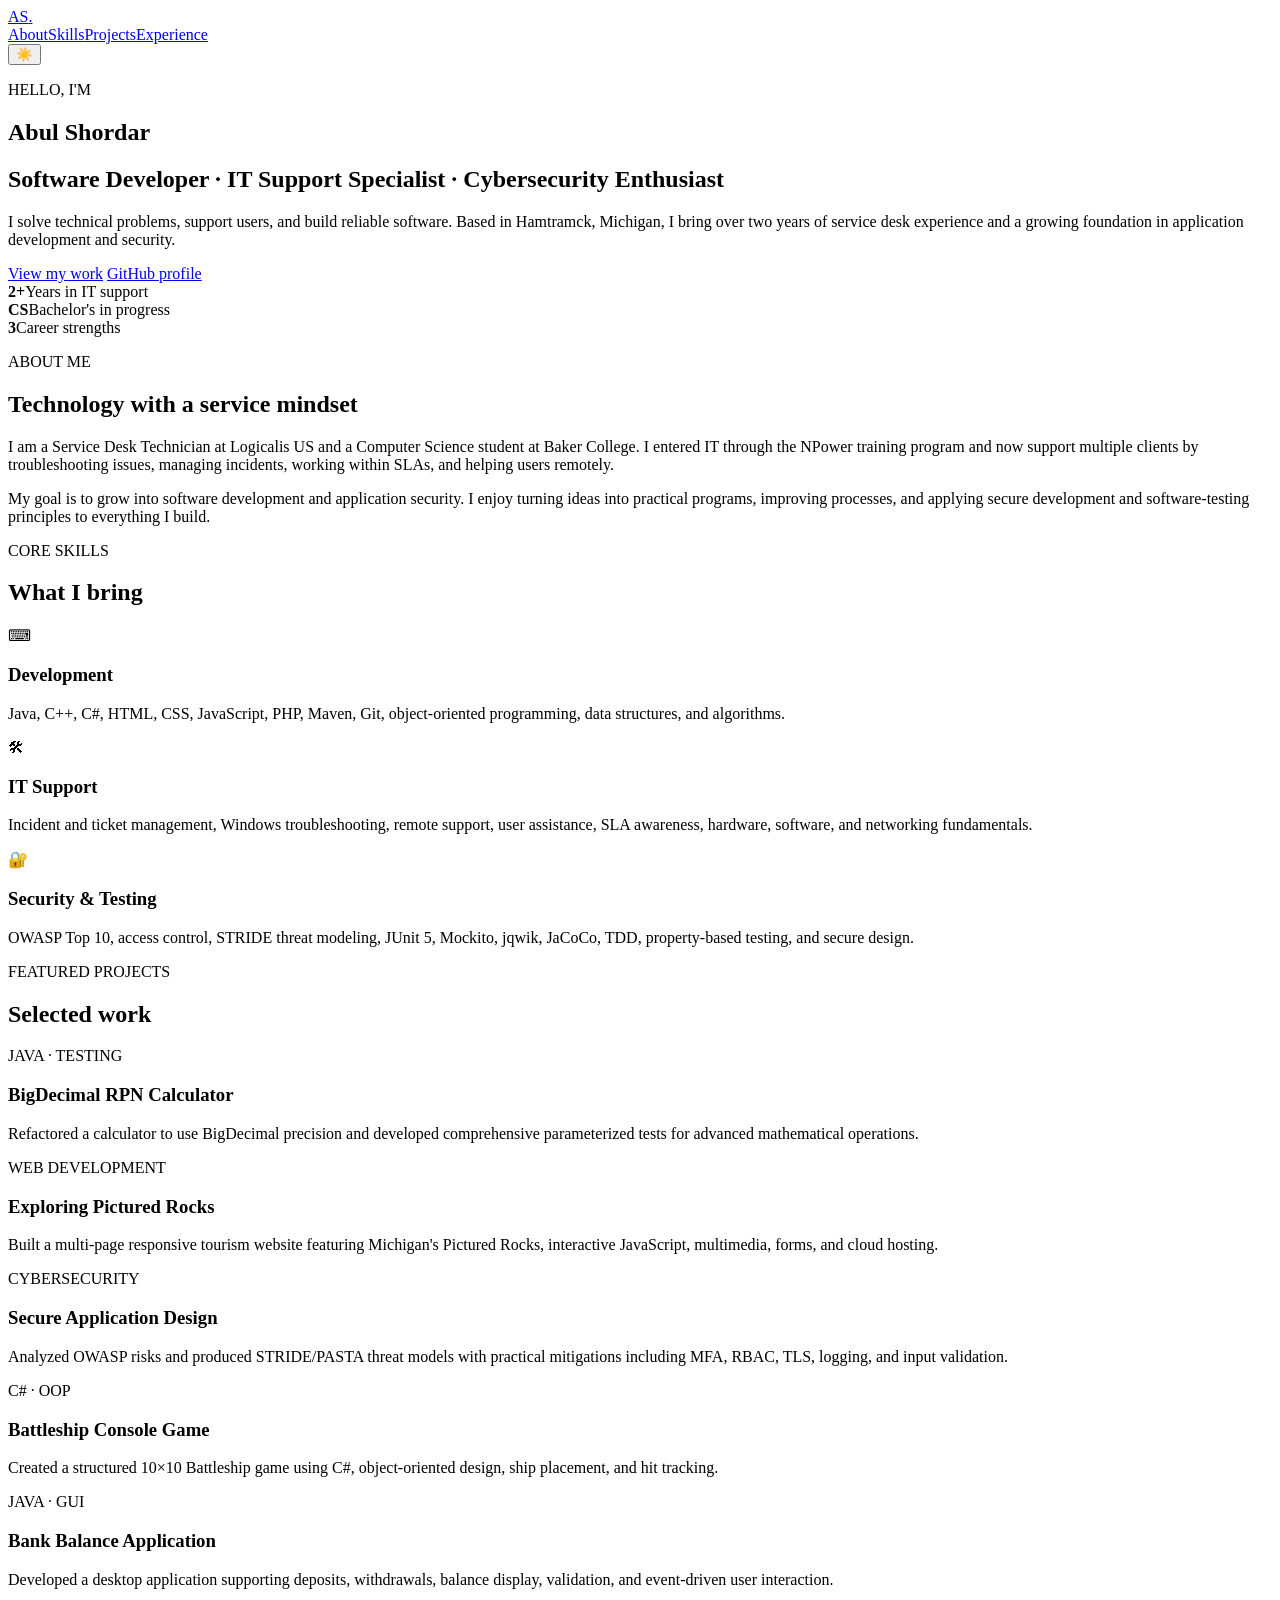
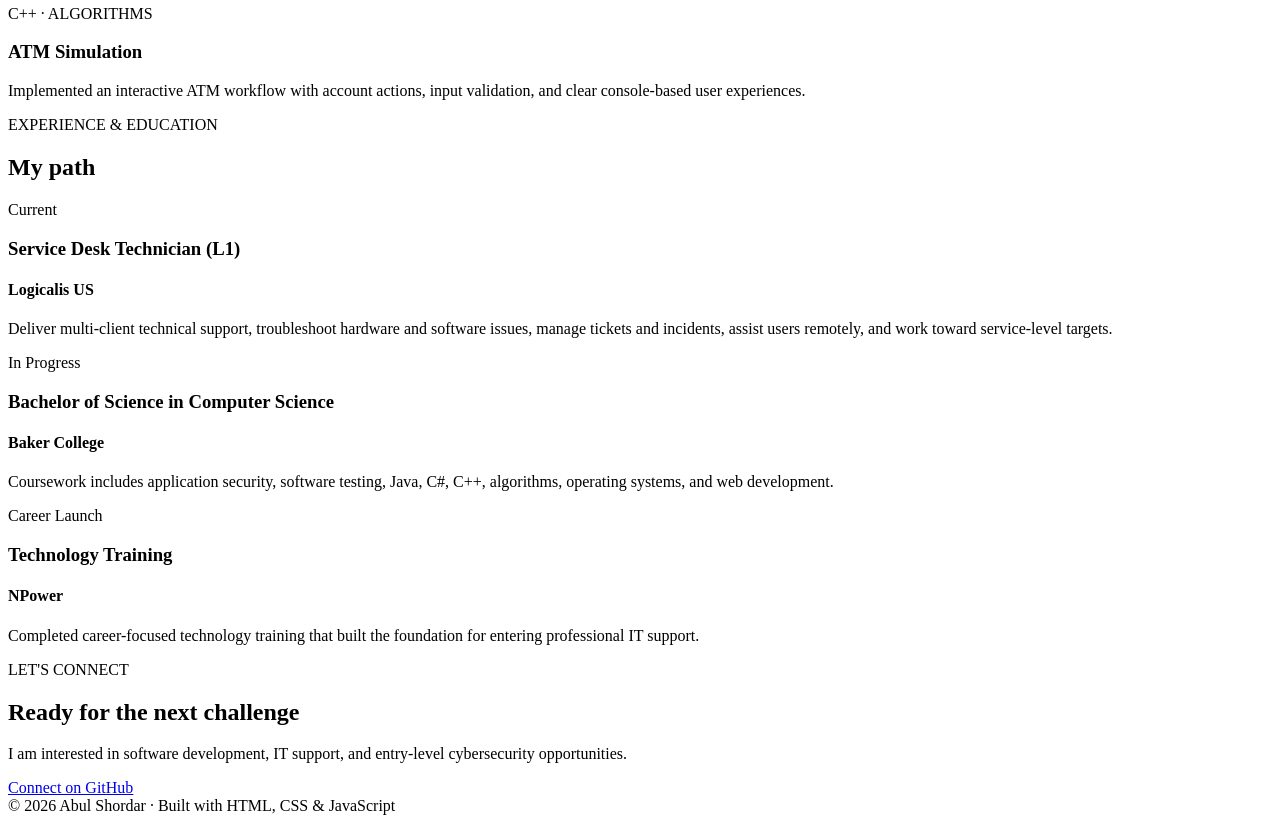
==== index.html @ 39367d6f "Add index.html to professional portfolio" ====
<!DOCTYPE html>
<html lang="en" data-theme="dark">
<head>
  <meta charset="UTF-8">
  <meta name="viewport" content="width=device-width, initial-scale=1.0">
  <meta name="description" content="Abul Shordar — Software Developer, IT Support Specialist, and Cybersecurity professional in Hamtramck, Michigan.">
  <title>Abul Shordar | Portfolio</title>
  <link rel="stylesheet" href="style.css">
</head>
<body>
  <header class="nav-wrap">
    <nav class="nav container" aria-label="Main navigation">
      <a class="logo" href="#home">AS<span>.</span></a>
      <div class="nav-links">
        <a href="#about">About</a><a href="#skills">Skills</a><a href="#projects">Projects</a><a href="#experience">Experience</a>
      </div>
      <button id="theme-toggle" aria-label="Switch color theme">☀️</button>
    </nav>
  </header>

  <main>
    <section id="home" class="hero container">
      <p class="eyebrow">HELLO, I'M</p>
      <h1>Abul <span>Shordar</span></h1>
      <h2>Software Developer · IT Support Specialist · Cybersecurity Enthusiast</h2>
      <p class="lead">I solve technical problems, support users, and build reliable software. Based in Hamtramck, Michigan, I bring over two years of service desk experience and a growing foundation in application development and security.</p>
      <div class="actions">
        <a class="button primary" href="#projects">View my work</a>
        <a class="button secondary" href="https://github.com/shordarabul" target="_blank" rel="noopener">GitHub profile</a>
      </div>
      <div class="stats">
        <div><strong>2+</strong><span>Years in IT support</span></div>
        <div><strong>CS</strong><span>Bachelor's in progress</span></div>
        <div><strong>3</strong><span>Career strengths</span></div>
      </div>
    </section>

    <section id="about" class="section container">
      <p class="eyebrow">ABOUT ME</p>
      <h2>Technology with a service mindset</h2>
      <div class="two-col">
        <p>I am a Service Desk Technician at Logicalis US and a Computer Science student at Baker College. I entered IT through the NPower training program and now support multiple clients by troubleshooting issues, managing incidents, working within SLAs, and helping users remotely.</p>
        <p>My goal is to grow into software development and application security. I enjoy turning ideas into practical programs, improving processes, and applying secure development and software-testing principles to everything I build.</p>
      </div>
    </section>

    <section id="skills" class="section alt">
      <div class="container">
        <p class="eyebrow">CORE SKILLS</p><h2>What I bring</h2>
        <div class="cards">
          <article class="card"><div class="icon">⌨</div><h3>Development</h3><p>Java, C++, C#, HTML, CSS, JavaScript, PHP, Maven, Git, object-oriented programming, data structures, and algorithms.</p></article>
          <article class="card"><div class="icon">🛠</div><h3>IT Support</h3><p>Incident and ticket management, Windows troubleshooting, remote support, user assistance, SLA awareness, hardware, software, and networking fundamentals.</p></article>
          <article class="card"><div class="icon">🔐</div><h3>Security & Testing</h3><p>OWASP Top 10, access control, STRIDE threat modeling, JUnit 5, Mockito, jqwik, JaCoCo, TDD, property-based testing, and secure design.</p></article>
        </div>
      </div>
    </section>

    <section id="projects" class="section container">
      <p class="eyebrow">FEATURED PROJECTS</p><h2>Selected work</h2>
      <div class="projects">
        <article class="project"><span>JAVA · TESTING</span><h3>BigDecimal RPN Calculator</h3><p>Refactored a calculator to use BigDecimal precision and developed comprehensive parameterized tests for advanced mathematical operations.</p></article>
        <article class="project"><span>WEB DEVELOPMENT</span><h3>Exploring Pictured Rocks</h3><p>Built a multi-page responsive tourism website featuring Michigan's Pictured Rocks, interactive JavaScript, multimedia, forms, and cloud hosting.</p></article>
        <article class="project"><span>CYBERSECURITY</span><h3>Secure Application Design</h3><p>Analyzed OWASP risks and produced STRIDE/PASTA threat models with practical mitigations including MFA, RBAC, TLS, logging, and input validation.</p></article>
        <article class="project"><span>C# · OOP</span><h3>Battleship Console Game</h3><p>Created a structured 10×10 Battleship game using C#, object-oriented design, ship placement, and hit tracking.</p></article>
        <article class="project"><span>JAVA · GUI</span><h3>Bank Balance Application</h3><p>Developed a desktop application supporting deposits, withdrawals, balance display, validation, and event-driven user interaction.</p></article>
        <article class="project"><span>C++ · ALGORITHMS</span><h3>ATM Simulation</h3><p>Implemented an interactive ATM workflow with account actions, input validation, and clear console-based user experiences.</p></article>
      </div>
    </section>

    <section id="experience" class="section alt">
      <div class="container">
        <p class="eyebrow">EXPERIENCE & EDUCATION</p><h2>My path</h2>
        <div class="timeline">
          <article><div class="dot"></div><p class="date">Current</p><h3>Service Desk Technician (L1)</h3><h4>Logicalis US</h4><p>Deliver multi-client technical support, troubleshoot hardware and software issues, manage tickets and incidents, assist users remotely, and work toward service-level targets.</p></article>
          <article><div class="dot"></div><p class="date">In Progress</p><h3>Bachelor of Science in Computer Science</h3><h4>Baker College</h4><p>Coursework includes application security, software testing, Java, C#, C++, algorithms, operating systems, and web development.</p></article>
          <article><div class="dot"></div><p class="date">Career Launch</p><h3>Technology Training</h3><h4>NPower</h4><p>Completed career-focused technology training that built the foundation for entering professional IT support.</p></article>
        </div>
      </div>
    </section>

    <section class="contact section container">
      <p class="eyebrow">LET'S CONNECT</p><h2>Ready for the next challenge</h2>
      <p>I am interested in software development, IT support, and entry-level cybersecurity opportunities.</p>
      <a class="button primary" href="https://github.com/shordarabul" target="_blank" rel="noopener">Connect on GitHub</a>
    </section>
  </main>
  <footer><div class="container">© <span id="year"></span> Abul Shordar · Built with HTML, CSS & JavaScript</div></footer>
  <script src="script.js"></script>
</body>
</html>
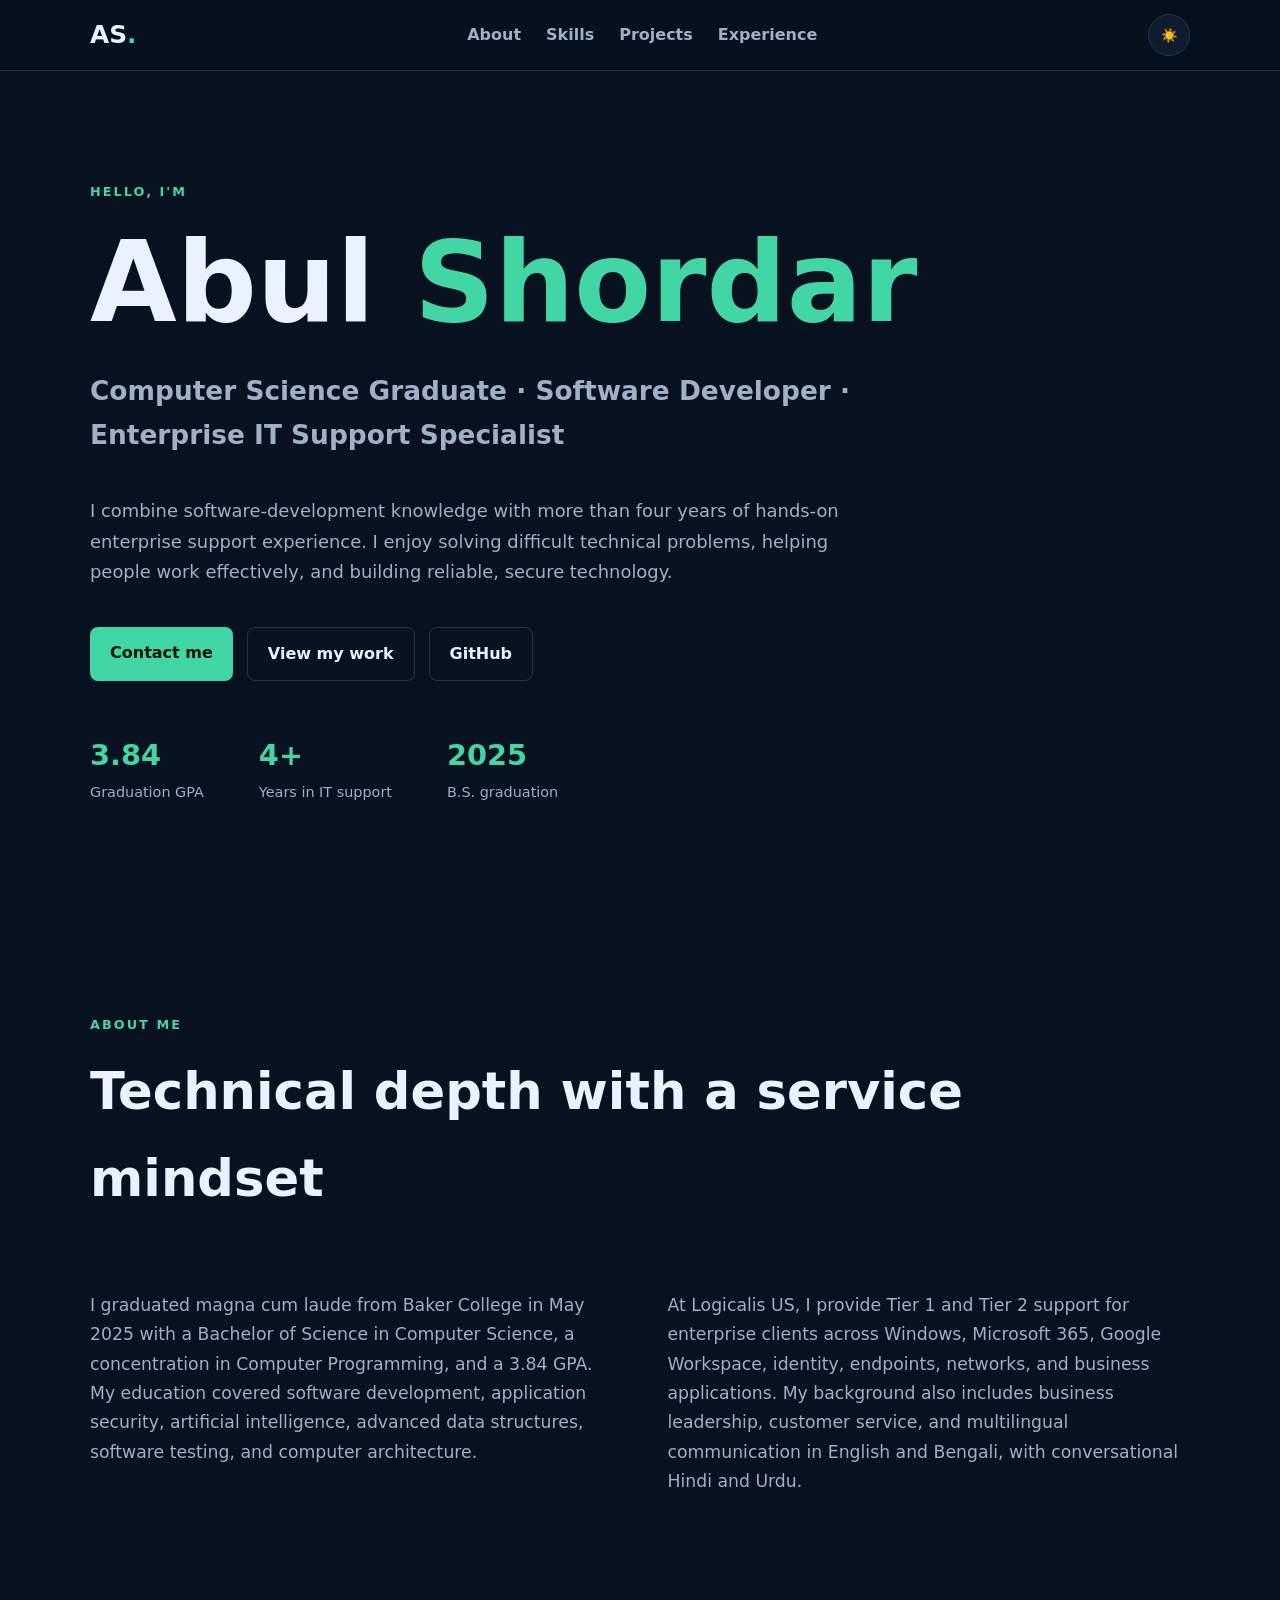
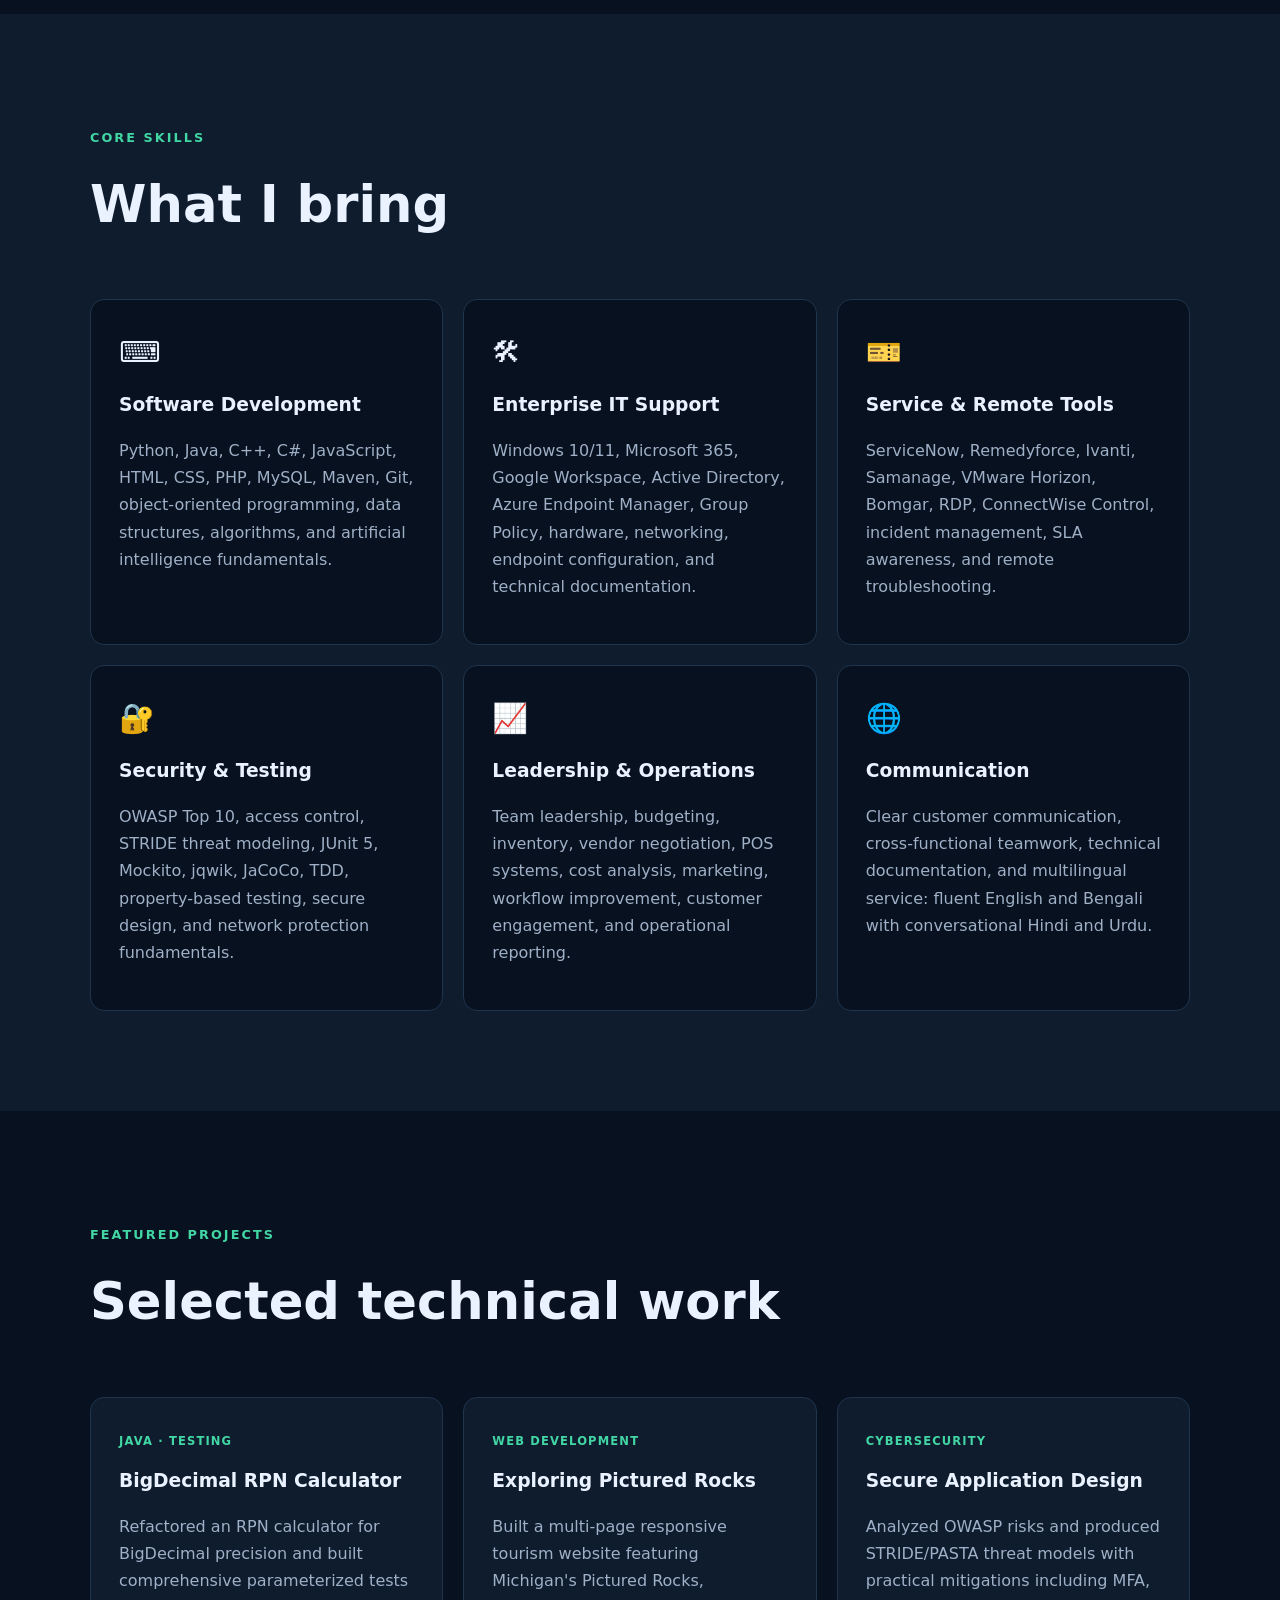
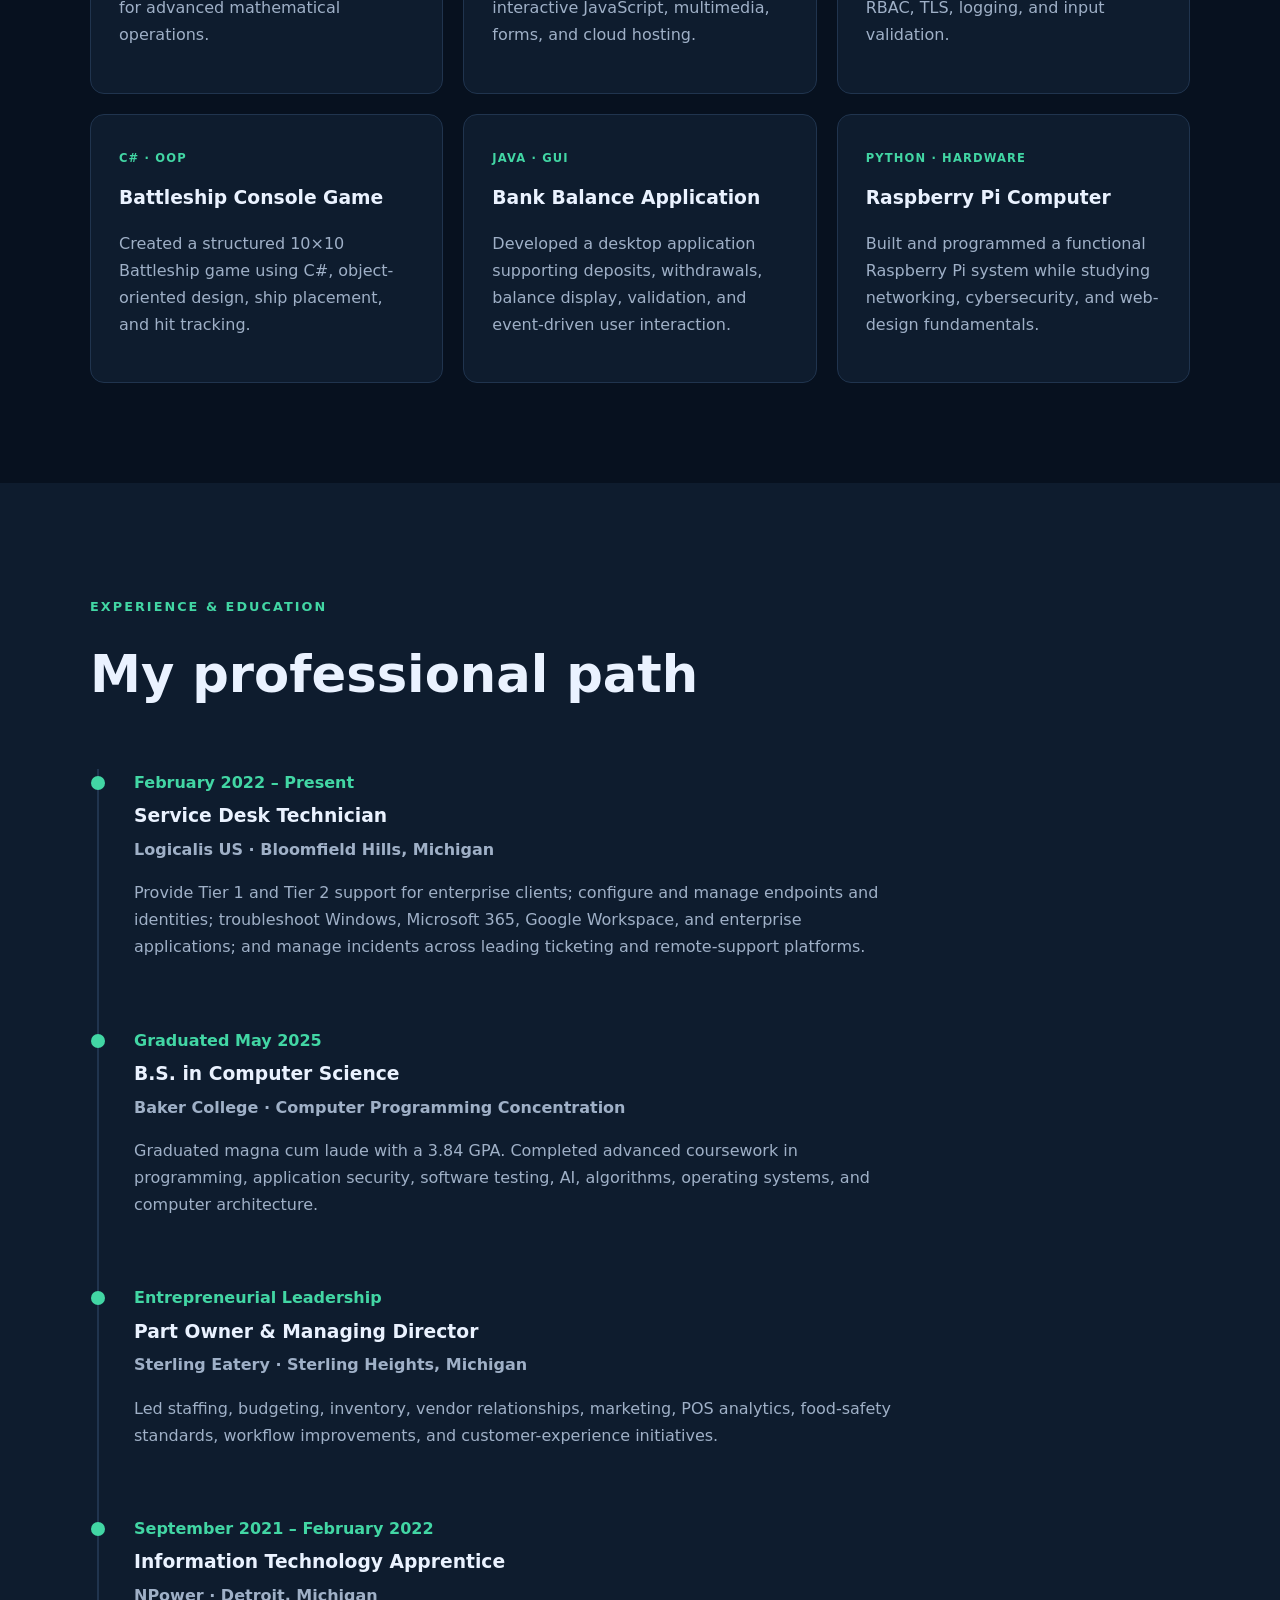
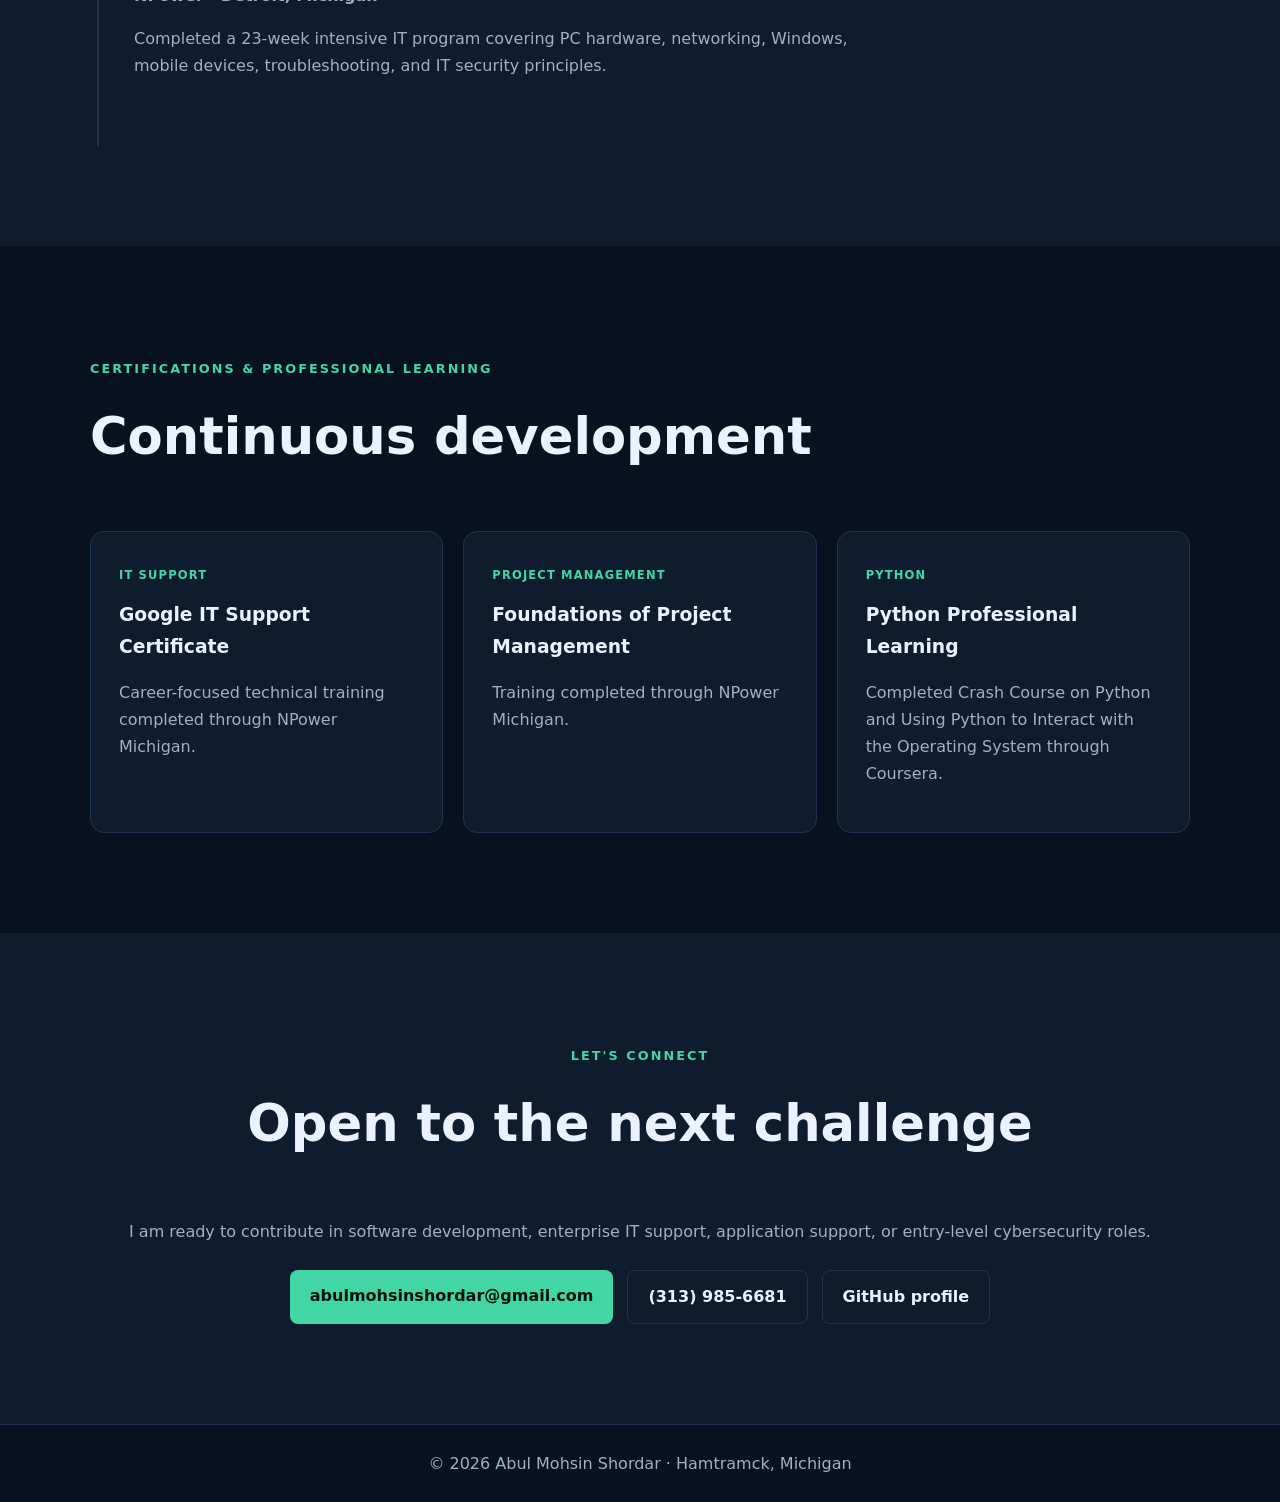
==== commit 76d61e94: "Update portfolio with current graduation, GPA, skills, and experience" ====
--- a/index.html
+++ b/index.html
@@ -3,8 +3,8 @@
 <head>
   <meta charset="UTF-8">
   <meta name="viewport" content="width=device-width, initial-scale=1.0">
-  <meta name="description" content="Abul Shordar — Software Developer, IT Support Specialist, and Cybersecurity professional in Hamtramck, Michigan.">
-  <title>Abul Shordar | Portfolio</title>
+  <meta name="description" content="Abul Mohsin Shordar — Computer Science graduate, software developer, enterprise IT support specialist, and cybersecurity enthusiast in Michigan.">
+  <title>Abul Shordar | Computer Science & IT Portfolio</title>
   <link rel="stylesheet" href="style.css">
 </head>
 <body>
@@ -22,25 +22,26 @@
     <section id="home" class="hero container">
       <p class="eyebrow">HELLO, I'M</p>
       <h1>Abul <span>Shordar</span></h1>
-      <h2>Software Developer · IT Support Specialist · Cybersecurity Enthusiast</h2>
-      <p class="lead">I solve technical problems, support users, and build reliable software. Based in Hamtramck, Michigan, I bring over two years of service desk experience and a growing foundation in application development and security.</p>
+      <h2>Computer Science Graduate · Software Developer · Enterprise IT Support Specialist</h2>
+      <p class="lead">I combine software-development knowledge with more than four years of hands-on enterprise support experience. I enjoy solving difficult technical problems, helping people work effectively, and building reliable, secure technology.</p>
       <div class="actions">
-        <a class="button primary" href="#projects">View my work</a>
-        <a class="button secondary" href="https://github.com/shordarabul" target="_blank" rel="noopener">GitHub profile</a>
+        <a class="button primary" href="mailto:abulmohsinshordar@gmail.com">Contact me</a>
+        <a class="button secondary" href="#projects">View my work</a>
+        <a class="button secondary" href="https://github.com/shordarabul" target="_blank" rel="noopener">GitHub</a>
       </div>
       <div class="stats">
-        <div><strong>2+</strong><span>Years in IT support</span></div>
-        <div><strong>CS</strong><span>Bachelor's in progress</span></div>
-        <div><strong>3</strong><span>Career strengths</span></div>
+        <div><strong>3.84</strong><span>Graduation GPA</span></div>
+        <div><strong>4+</strong><span>Years in IT support</span></div>
+        <div><strong>2025</strong><span>B.S. graduation</span></div>
       </div>
     </section>
 
     <section id="about" class="section container">
       <p class="eyebrow">ABOUT ME</p>
-      <h2>Technology with a service mindset</h2>
+      <h2>Technical depth with a service mindset</h2>
       <div class="two-col">
-        <p>I am a Service Desk Technician at Logicalis US and a Computer Science student at Baker College. I entered IT through the NPower training program and now support multiple clients by troubleshooting issues, managing incidents, working within SLAs, and helping users remotely.</p>
-        <p>My goal is to grow into software development and application security. I enjoy turning ideas into practical programs, improving processes, and applying secure development and software-testing principles to everything I build.</p>
+        <p>I graduated magna cum laude from Baker College in May 2025 with a Bachelor of Science in Computer Science, a concentration in Computer Programming, and a 3.84 GPA. My education covered software development, application security, artificial intelligence, advanced data structures, software testing, and computer architecture.</p>
+        <p>At Logicalis US, I provide Tier 1 and Tier 2 support for enterprise clients across Windows, Microsoft 365, Google Workspace, identity, endpoints, networks, and business applications. My background also includes business leadership, customer service, and multilingual communication in English and Bengali, with conversational Hindi and Urdu.</p>
       </div>
     </section>
 
@@ -48,43 +49,62 @@
       <div class="container">
         <p class="eyebrow">CORE SKILLS</p><h2>What I bring</h2>
         <div class="cards">
-          <article class="card"><div class="icon">⌨</div><h3>Development</h3><p>Java, C++, C#, HTML, CSS, JavaScript, PHP, Maven, Git, object-oriented programming, data structures, and algorithms.</p></article>
-          <article class="card"><div class="icon">🛠</div><h3>IT Support</h3><p>Incident and ticket management, Windows troubleshooting, remote support, user assistance, SLA awareness, hardware, software, and networking fundamentals.</p></article>
-          <article class="card"><div class="icon">🔐</div><h3>Security & Testing</h3><p>OWASP Top 10, access control, STRIDE threat modeling, JUnit 5, Mockito, jqwik, JaCoCo, TDD, property-based testing, and secure design.</p></article>
+          <article class="card"><div class="icon">⌨</div><h3>Software Development</h3><p>Python, Java, C++, C#, JavaScript, HTML, CSS, PHP, MySQL, Maven, Git, object-oriented programming, data structures, algorithms, and artificial intelligence fundamentals.</p></article>
+          <article class="card"><div class="icon">🛠</div><h3>Enterprise IT Support</h3><p>Windows 10/11, Microsoft 365, Google Workspace, Active Directory, Azure Endpoint Manager, Group Policy, hardware, networking, endpoint configuration, and technical documentation.</p></article>
+          <article class="card"><div class="icon">🎫</div><h3>Service & Remote Tools</h3><p>ServiceNow, Remedyforce, Ivanti, Samanage, VMware Horizon, Bomgar, RDP, ConnectWise Control, incident management, SLA awareness, and remote troubleshooting.</p></article>
+          <article class="card"><div class="icon">🔐</div><h3>Security & Testing</h3><p>OWASP Top 10, access control, STRIDE threat modeling, JUnit 5, Mockito, jqwik, JaCoCo, TDD, property-based testing, secure design, and network protection fundamentals.</p></article>
+          <article class="card"><div class="icon">📈</div><h3>Leadership & Operations</h3><p>Team leadership, budgeting, inventory, vendor negotiation, POS systems, cost analysis, marketing, workflow improvement, customer engagement, and operational reporting.</p></article>
+          <article class="card"><div class="icon">🌐</div><h3>Communication</h3><p>Clear customer communication, cross-functional teamwork, technical documentation, and multilingual service: fluent English and Bengali with conversational Hindi and Urdu.</p></article>
         </div>
       </div>
     </section>
 
     <section id="projects" class="section container">
-      <p class="eyebrow">FEATURED PROJECTS</p><h2>Selected work</h2>
+      <p class="eyebrow">FEATURED PROJECTS</p><h2>Selected technical work</h2>
       <div class="projects">
-        <article class="project"><span>JAVA · TESTING</span><h3>BigDecimal RPN Calculator</h3><p>Refactored a calculator to use BigDecimal precision and developed comprehensive parameterized tests for advanced mathematical operations.</p></article>
+        <article class="project"><span>JAVA · TESTING</span><h3>BigDecimal RPN Calculator</h3><p>Refactored an RPN calculator for BigDecimal precision and built comprehensive parameterized tests for advanced mathematical operations.</p></article>
         <article class="project"><span>WEB DEVELOPMENT</span><h3>Exploring Pictured Rocks</h3><p>Built a multi-page responsive tourism website featuring Michigan's Pictured Rocks, interactive JavaScript, multimedia, forms, and cloud hosting.</p></article>
         <article class="project"><span>CYBERSECURITY</span><h3>Secure Application Design</h3><p>Analyzed OWASP risks and produced STRIDE/PASTA threat models with practical mitigations including MFA, RBAC, TLS, logging, and input validation.</p></article>
         <article class="project"><span>C# · OOP</span><h3>Battleship Console Game</h3><p>Created a structured 10×10 Battleship game using C#, object-oriented design, ship placement, and hit tracking.</p></article>
         <article class="project"><span>JAVA · GUI</span><h3>Bank Balance Application</h3><p>Developed a desktop application supporting deposits, withdrawals, balance display, validation, and event-driven user interaction.</p></article>
-        <article class="project"><span>C++ · ALGORITHMS</span><h3>ATM Simulation</h3><p>Implemented an interactive ATM workflow with account actions, input validation, and clear console-based user experiences.</p></article>
+        <article class="project"><span>PYTHON · HARDWARE</span><h3>Raspberry Pi Computer</h3><p>Built and programmed a functional Raspberry Pi system while studying networking, cybersecurity, and web-design fundamentals.</p></article>
       </div>
     </section>
 
     <section id="experience" class="section alt">
       <div class="container">
-        <p class="eyebrow">EXPERIENCE & EDUCATION</p><h2>My path</h2>
+        <p class="eyebrow">EXPERIENCE & EDUCATION</p><h2>My professional path</h2>
         <div class="timeline">
-          <article><div class="dot"></div><p class="date">Current</p><h3>Service Desk Technician (L1)</h3><h4>Logicalis US</h4><p>Deliver multi-client technical support, troubleshoot hardware and software issues, manage tickets and incidents, assist users remotely, and work toward service-level targets.</p></article>
-          <article><div class="dot"></div><p class="date">In Progress</p><h3>Bachelor of Science in Computer Science</h3><h4>Baker College</h4><p>Coursework includes application security, software testing, Java, C#, C++, algorithms, operating systems, and web development.</p></article>
-          <article><div class="dot"></div><p class="date">Career Launch</p><h3>Technology Training</h3><h4>NPower</h4><p>Completed career-focused technology training that built the foundation for entering professional IT support.</p></article>
+          <article><div class="dot"></div><p class="date">February 2022 – Present</p><h3>Service Desk Technician</h3><h4>Logicalis US · Bloomfield Hills, Michigan</h4><p>Provide Tier 1 and Tier 2 support for enterprise clients; configure and manage endpoints and identities; troubleshoot Windows, Microsoft 365, Google Workspace, and enterprise applications; and manage incidents across leading ticketing and remote-support platforms.</p></article>
+          <article><div class="dot"></div><p class="date">Graduated May 2025</p><h3>B.S. in Computer Science</h3><h4>Baker College · Computer Programming Concentration</h4><p>Graduated magna cum laude with a 3.84 GPA. Completed advanced coursework in programming, application security, software testing, AI, algorithms, operating systems, and computer architecture.</p></article>
+          <article><div class="dot"></div><p class="date">Entrepreneurial Leadership</p><h3>Part Owner & Managing Director</h3><h4>Sterling Eatery · Sterling Heights, Michigan</h4><p>Led staffing, budgeting, inventory, vendor relationships, marketing, POS analytics, food-safety standards, workflow improvements, and customer-experience initiatives.</p></article>
+          <article><div class="dot"></div><p class="date">September 2021 – February 2022</p><h3>Information Technology Apprentice</h3><h4>NPower · Detroit, Michigan</h4><p>Completed a 23-week intensive IT program covering PC hardware, networking, Windows, mobile devices, troubleshooting, and IT security principles.</p></article>
         </div>
       </div>
     </section>
 
-    <section class="contact section container">
-      <p class="eyebrow">LET'S CONNECT</p><h2>Ready for the next challenge</h2>
-      <p>I am interested in software development, IT support, and entry-level cybersecurity opportunities.</p>
-      <a class="button primary" href="https://github.com/shordarabul" target="_blank" rel="noopener">Connect on GitHub</a>
+    <section class="section container">
+      <p class="eyebrow">CERTIFICATIONS & PROFESSIONAL LEARNING</p><h2>Continuous development</h2>
+      <div class="projects">
+        <article class="project"><span>IT SUPPORT</span><h3>Google IT Support Certificate</h3><p>Career-focused technical training completed through NPower Michigan.</p></article>
+        <article class="project"><span>PROJECT MANAGEMENT</span><h3>Foundations of Project Management</h3><p>Training completed through NPower Michigan.</p></article>
+        <article class="project"><span>PYTHON</span><h3>Python Professional Learning</h3><p>Completed Crash Course on Python and Using Python to Interact with the Operating System through Coursera.</p></article>
+      </div>
+    </section>
+
+    <section class="contact section alt">
+      <div class="container">
+        <p class="eyebrow">LET'S CONNECT</p><h2>Open to the next challenge</h2>
+        <p>I am ready to contribute in software development, enterprise IT support, application support, or entry-level cybersecurity roles.</p>
+        <div class="actions" style="justify-content:center;margin-bottom:0">
+          <a class="button primary" href="mailto:abulmohsinshordar@gmail.com">abulmohsinshordar@gmail.com</a>
+          <a class="button secondary" href="tel:+13139856681">(313) 985-6681</a>
+          <a class="button secondary" href="https://github.com/shordarabul" target="_blank" rel="noopener">GitHub profile</a>
+        </div>
+      </div>
     </section>
   </main>
-  <footer><div class="container">© <span id="year"></span> Abul Shordar · Built with HTML, CSS & JavaScript</div></footer>
+  <footer><div class="container">© <span id="year"></span> Abul Mohsin Shordar · Hamtramck, Michigan</div></footer>
   <script src="script.js"></script>
 </body>
 </html>
--- a/style.css
+++ b/style.css
@@ -0,0 +1 @@
+:root{--bg:#07111f;--panel:#0e1c2e;--text:#eaf2ff;--muted:#9fb0c7;--accent:#42d6a4;--line:#20344e;--shadow:0 18px 50px #0005}html[data-theme="light"]{--bg:#f7fafc;--panel:#fff;--text:#102036;--muted:#53657c;--accent:#087f5b;--line:#dbe5ef;--shadow:0 18px 50px #18315316}*{box-sizing:border-box}html{scroll-behavior:smooth}body{margin:0;background:var(--bg);color:var(--text);font:16px/1.7 Inter,system-ui,-apple-system,Segoe UI,sans-serif}.container{width:min(1100px,90%);margin:auto}.nav-wrap{position:sticky;top:0;z-index:10;background:color-mix(in srgb,var(--bg) 88%,transparent);backdrop-filter:blur(14px);border-bottom:1px solid var(--line)}.nav{height:70px;display:flex;align-items:center;justify-content:space-between}.logo{font-size:1.55rem;font-weight:900;color:var(--text);text-decoration:none}.logo span,.hero h1 span{color:var(--accent)}.nav-links{display:flex;gap:25px}.nav-links a{color:var(--muted);text-decoration:none;font-weight:600}.nav-links a:hover{color:var(--accent)}#theme-toggle{border:1px solid var(--line);background:var(--panel);border-radius:50%;width:42px;height:42px;cursor:pointer}.hero{min-height:calc(100vh - 70px);display:flex;flex-direction:column;justify-content:center;padding:80px 0}.eyebrow{color:var(--accent);font-size:.8rem;font-weight:900;letter-spacing:.16em}.hero h1{font-size:clamp(3.4rem,9vw,7rem);line-height:.95;margin:.12em 0}.hero h2{font-size:clamp(1.15rem,3vw,1.65rem);max-width:850px;margin:20px 0;color:var(--muted)}.lead{max-width:770px;font-size:1.12rem;color:var(--muted)}.actions{display:flex;gap:14px;margin:22px 0 50px;flex-wrap:wrap}.button{display:inline-block;padding:12px 20px;border-radius:8px;text-decoration:none;font-weight:800}.primary{background:var(--accent);color:#04120d}.secondary{border:1px solid var(--line);color:var(--text)}.stats{display:flex;gap:55px}.stats div{display:flex;flex-direction:column}.stats strong{font-size:1.8rem;color:var(--accent)}.stats span{color:var(--muted);font-size:.9rem}.section{padding:100px 0}.section h2{font-size:clamp(2rem,5vw,3.2rem);margin:.1em 0 1em}.alt{background:var(--panel)}.two-col{display:grid;grid-template-columns:1fr 1fr;gap:55px;color:var(--muted);font-size:1.08rem}.cards,.projects{display:grid;grid-template-columns:repeat(3,1fr);gap:20px}.card,.project{border:1px solid var(--line);border-radius:14px;padding:28px;background:var(--bg);transition:.2s}.card:hover,.project:hover{transform:translateY(-5px);box-shadow:var(--shadow);border-color:var(--accent)}.card .icon{font-size:1.8rem}.card h3,.project h3{margin:12px 0}.card p,.project p{color:var(--muted)}.project{background:var(--panel)}.project span{color:var(--accent);font-size:.72rem;font-weight:900;letter-spacing:.1em}.timeline{border-left:2px solid var(--line);margin-left:7px}.timeline article{position:relative;padding:0 0 50px 35px;max-width:800px}.timeline .dot{position:absolute;left:-8px;top:7px;width:14px;height:14px;border-radius:50%;background:var(--accent)}.timeline .date{color:var(--accent);font-weight:800;margin:0}.timeline h3{margin:4px 0}.timeline h4{color:var(--muted);margin:0}.timeline article>p:last-child{color:var(--muted)}.contact{text-align:center}.contact p:not(.eyebrow){color:var(--muted);margin-bottom:25px}footer{border-top:1px solid var(--line);padding:25px 0;color:var(--muted);text-align:center}@media(max-width:800px){.nav-links{display:none}.cards,.projects{grid-template-columns:1fr}.two-col{grid-template-columns:1fr;gap:10px}.stats{gap:20px;justify-content:space-between}.stats span{font-size:.75rem}.section{padding:70px 0}}
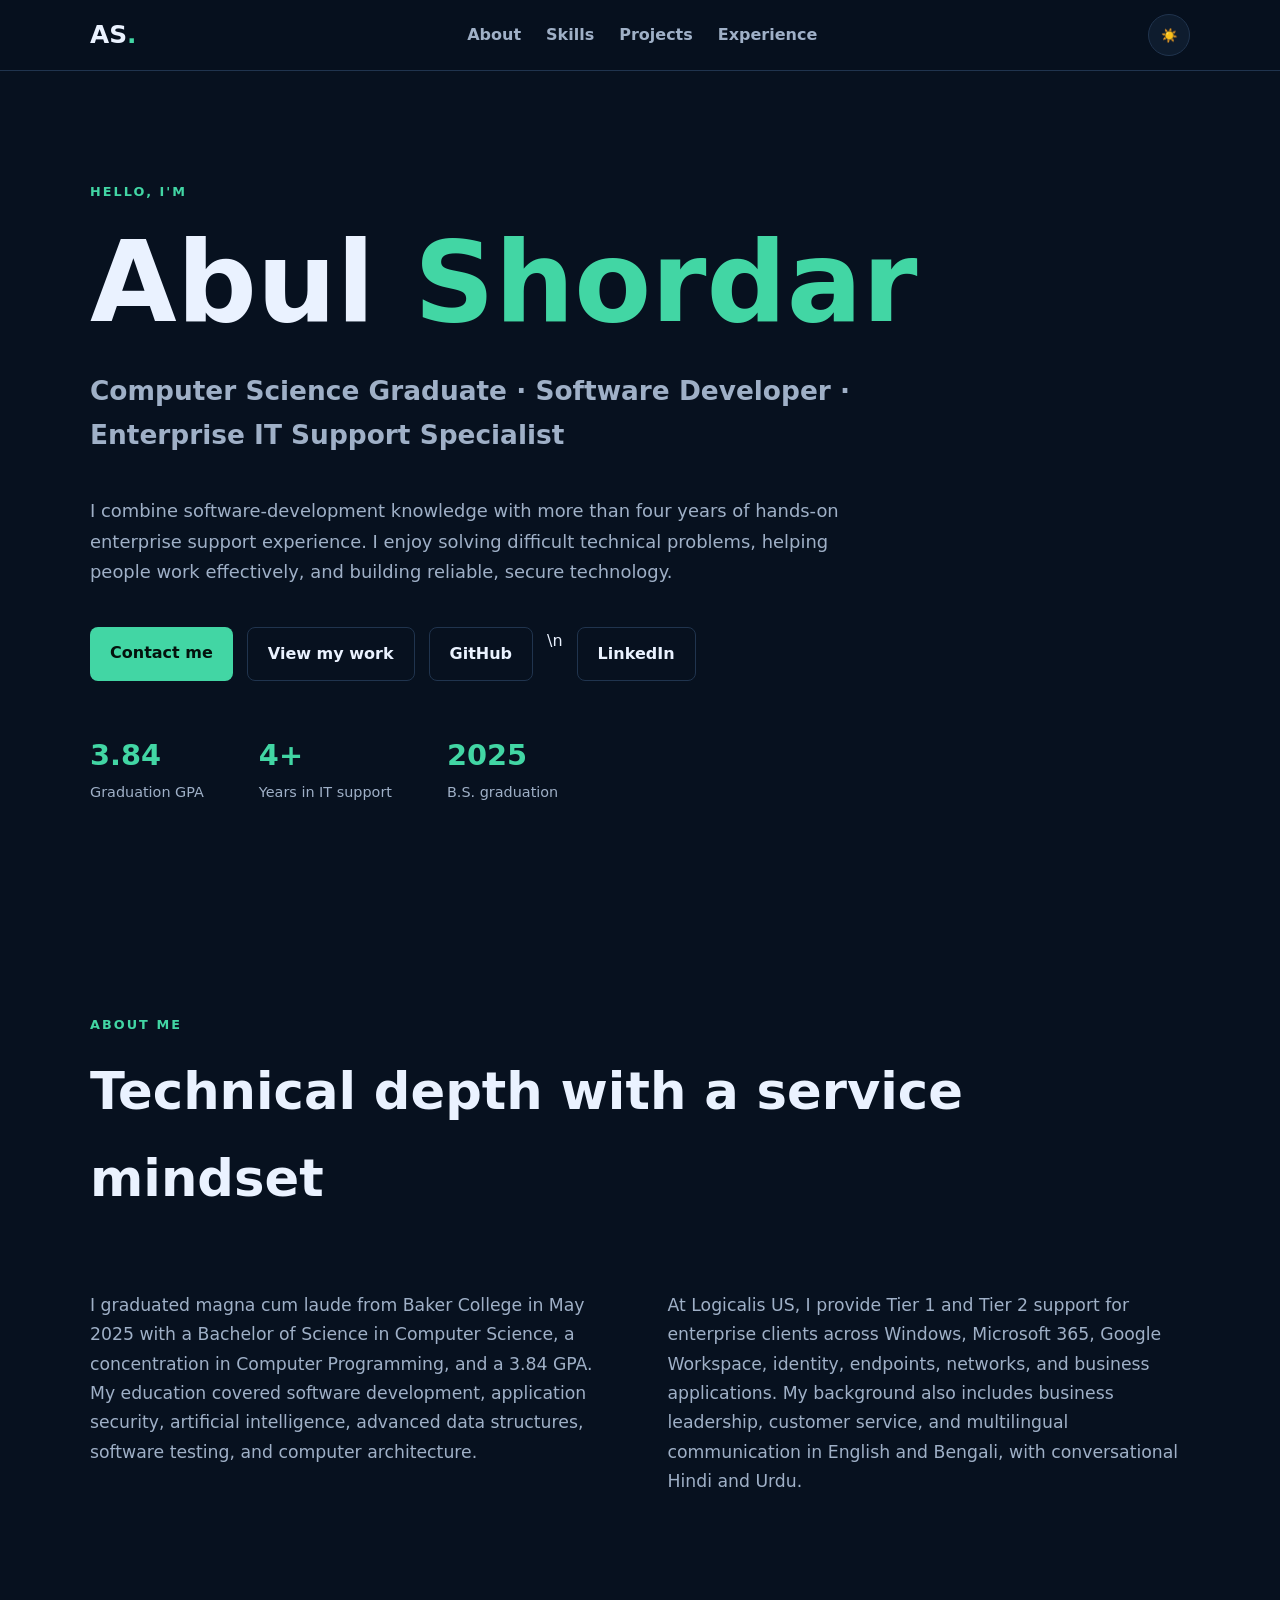
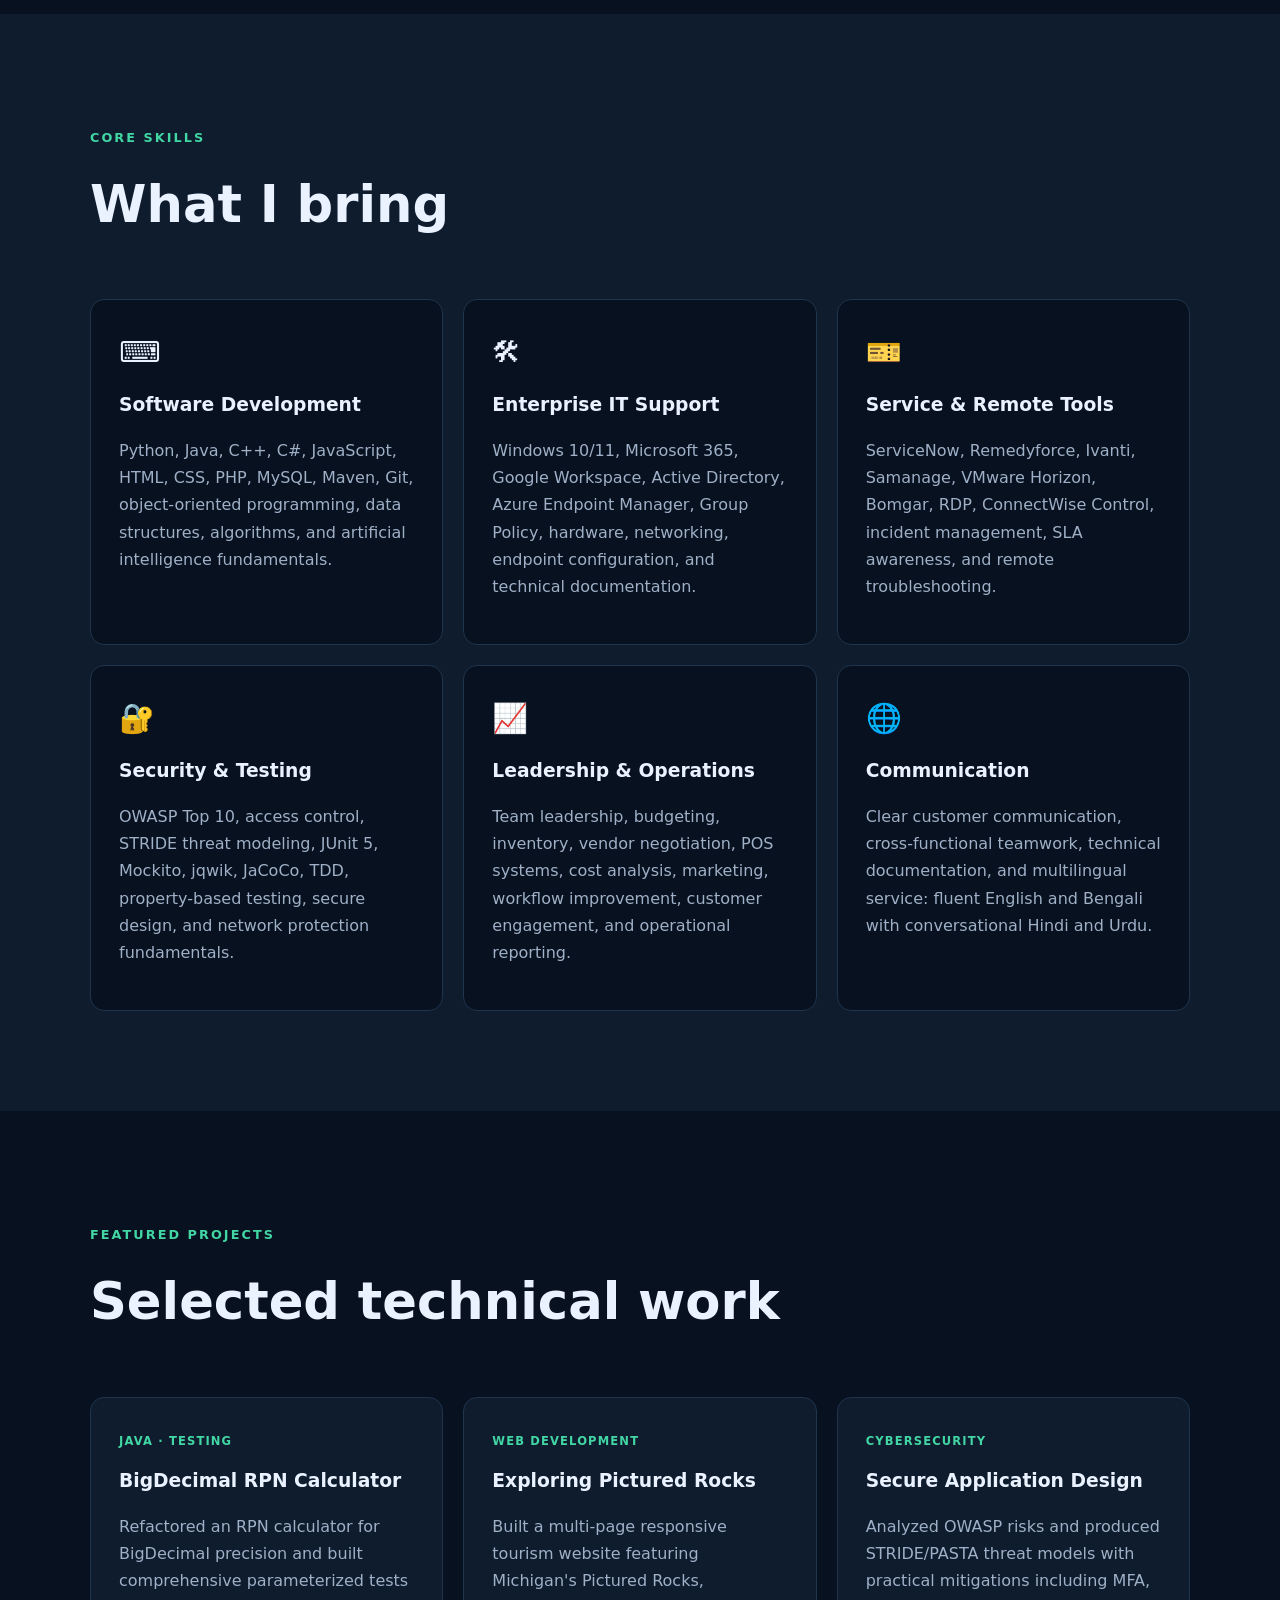
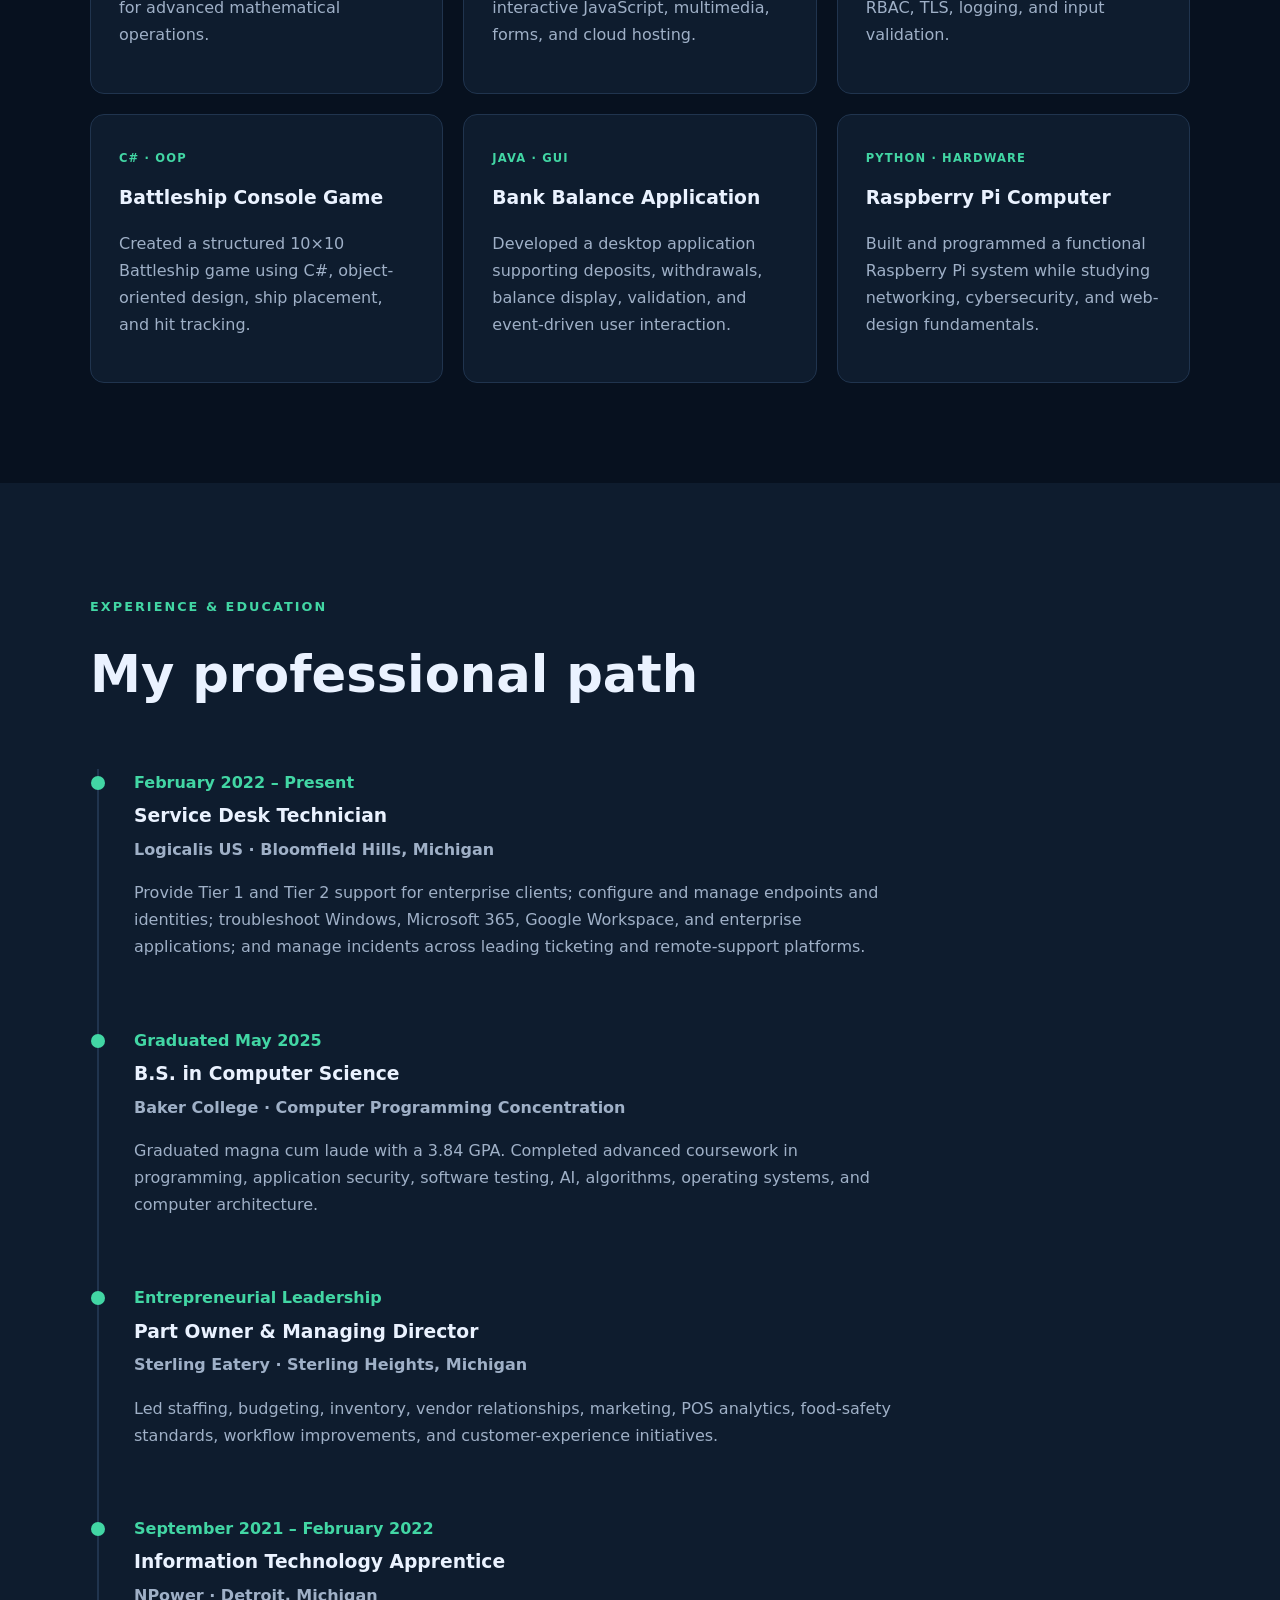
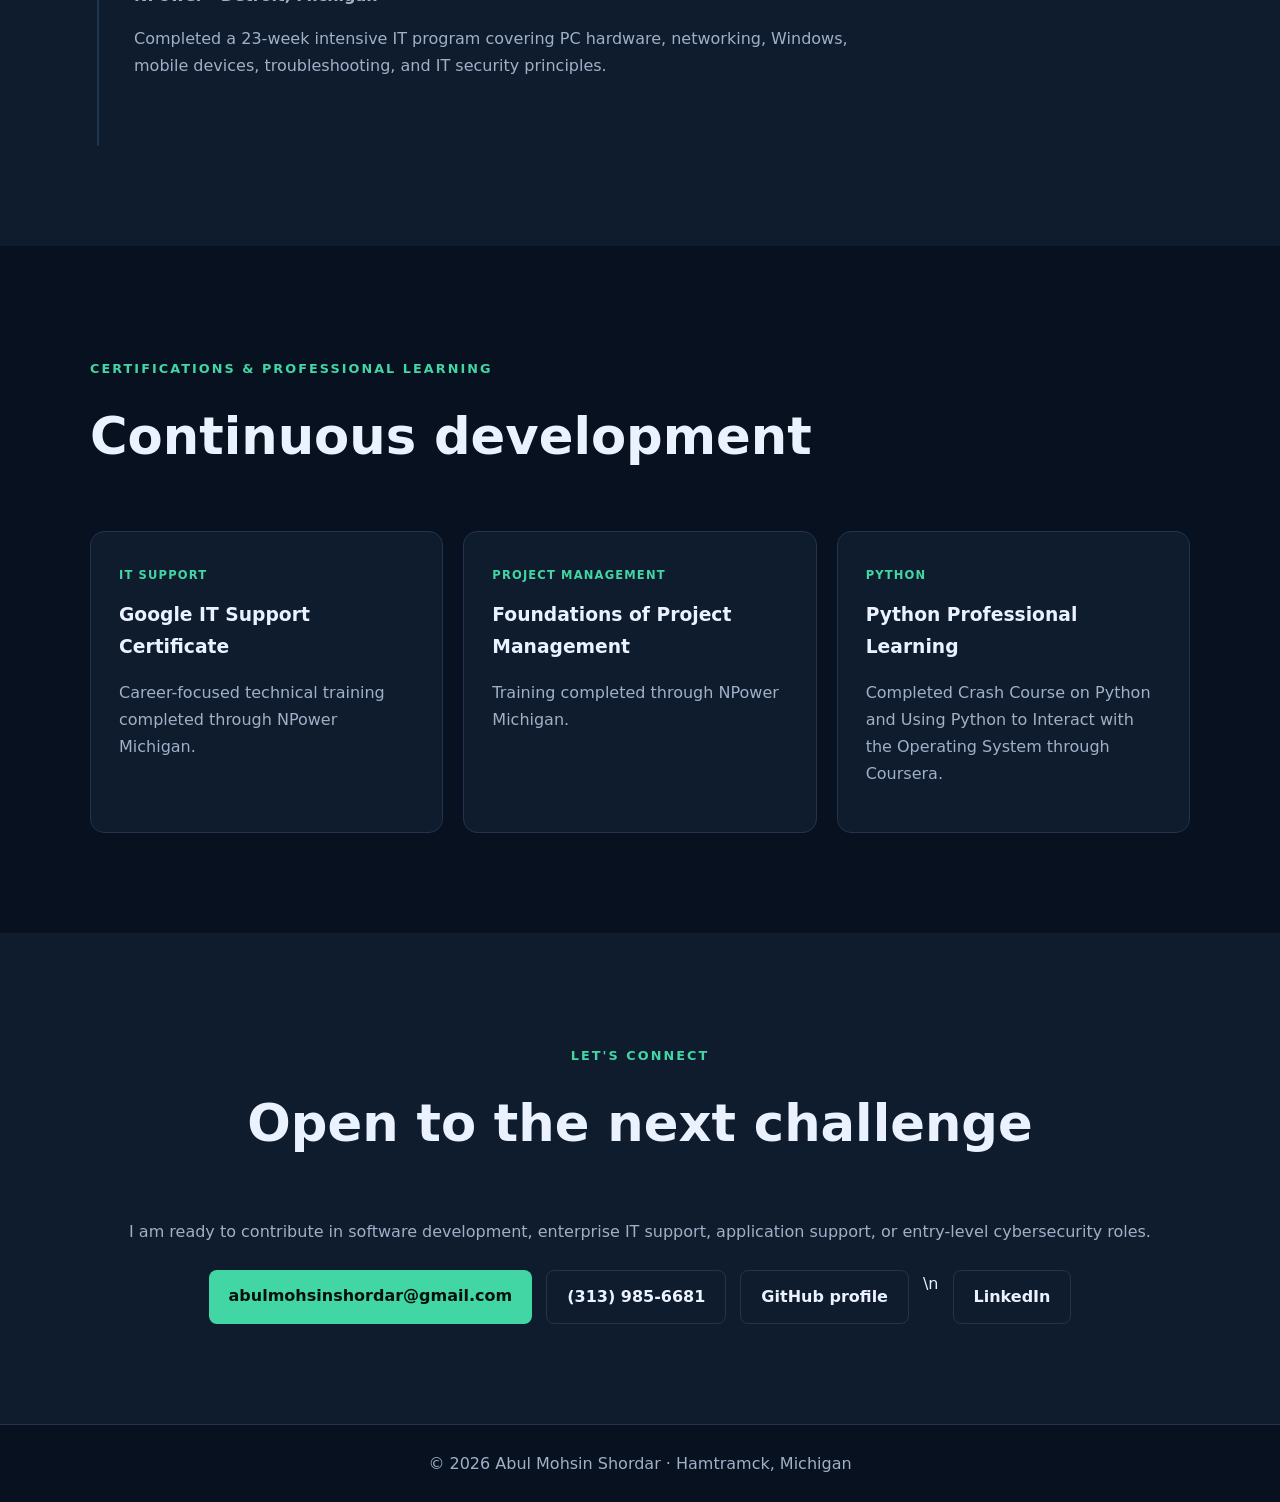
==== commit c2d2cc36: "Add LinkedIn profile to recruiter contact links" ====
--- a/index.html
+++ b/index.html
@@ -27,7 +27,7 @@
       <div class="actions">
         <a class="button primary" href="mailto:abulmohsinshordar@gmail.com">Contact me</a>
         <a class="button secondary" href="#projects">View my work</a>
-        <a class="button secondary" href="https://github.com/shordarabul" target="_blank" rel="noopener">GitHub</a>
+        <a class="button secondary" href="https://github.com/shordarabul" target="_blank" rel="noopener">GitHub</a>\n        <a class="button secondary" href="https://www.linkedin.com/in/abul-shordar-88737013b/" target="_blank" rel="noopener">LinkedIn</a>
       </div>
       <div class="stats">
         <div><strong>3.84</strong><span>Graduation GPA</span></div>
@@ -99,7 +99,7 @@
         <div class="actions" style="justify-content:center;margin-bottom:0">
           <a class="button primary" href="mailto:abulmohsinshordar@gmail.com">abulmohsinshordar@gmail.com</a>
           <a class="button secondary" href="tel:+13139856681">(313) 985-6681</a>
-          <a class="button secondary" href="https://github.com/shordarabul" target="_blank" rel="noopener">GitHub profile</a>
+          <a class="button secondary" href="https://github.com/shordarabul" target="_blank" rel="noopener">GitHub profile</a>\n          <a class="button secondary" href="https://www.linkedin.com/in/abul-shordar-88737013b/" target="_blank" rel="noopener">LinkedIn</a>
         </div>
       </div>
     </section>
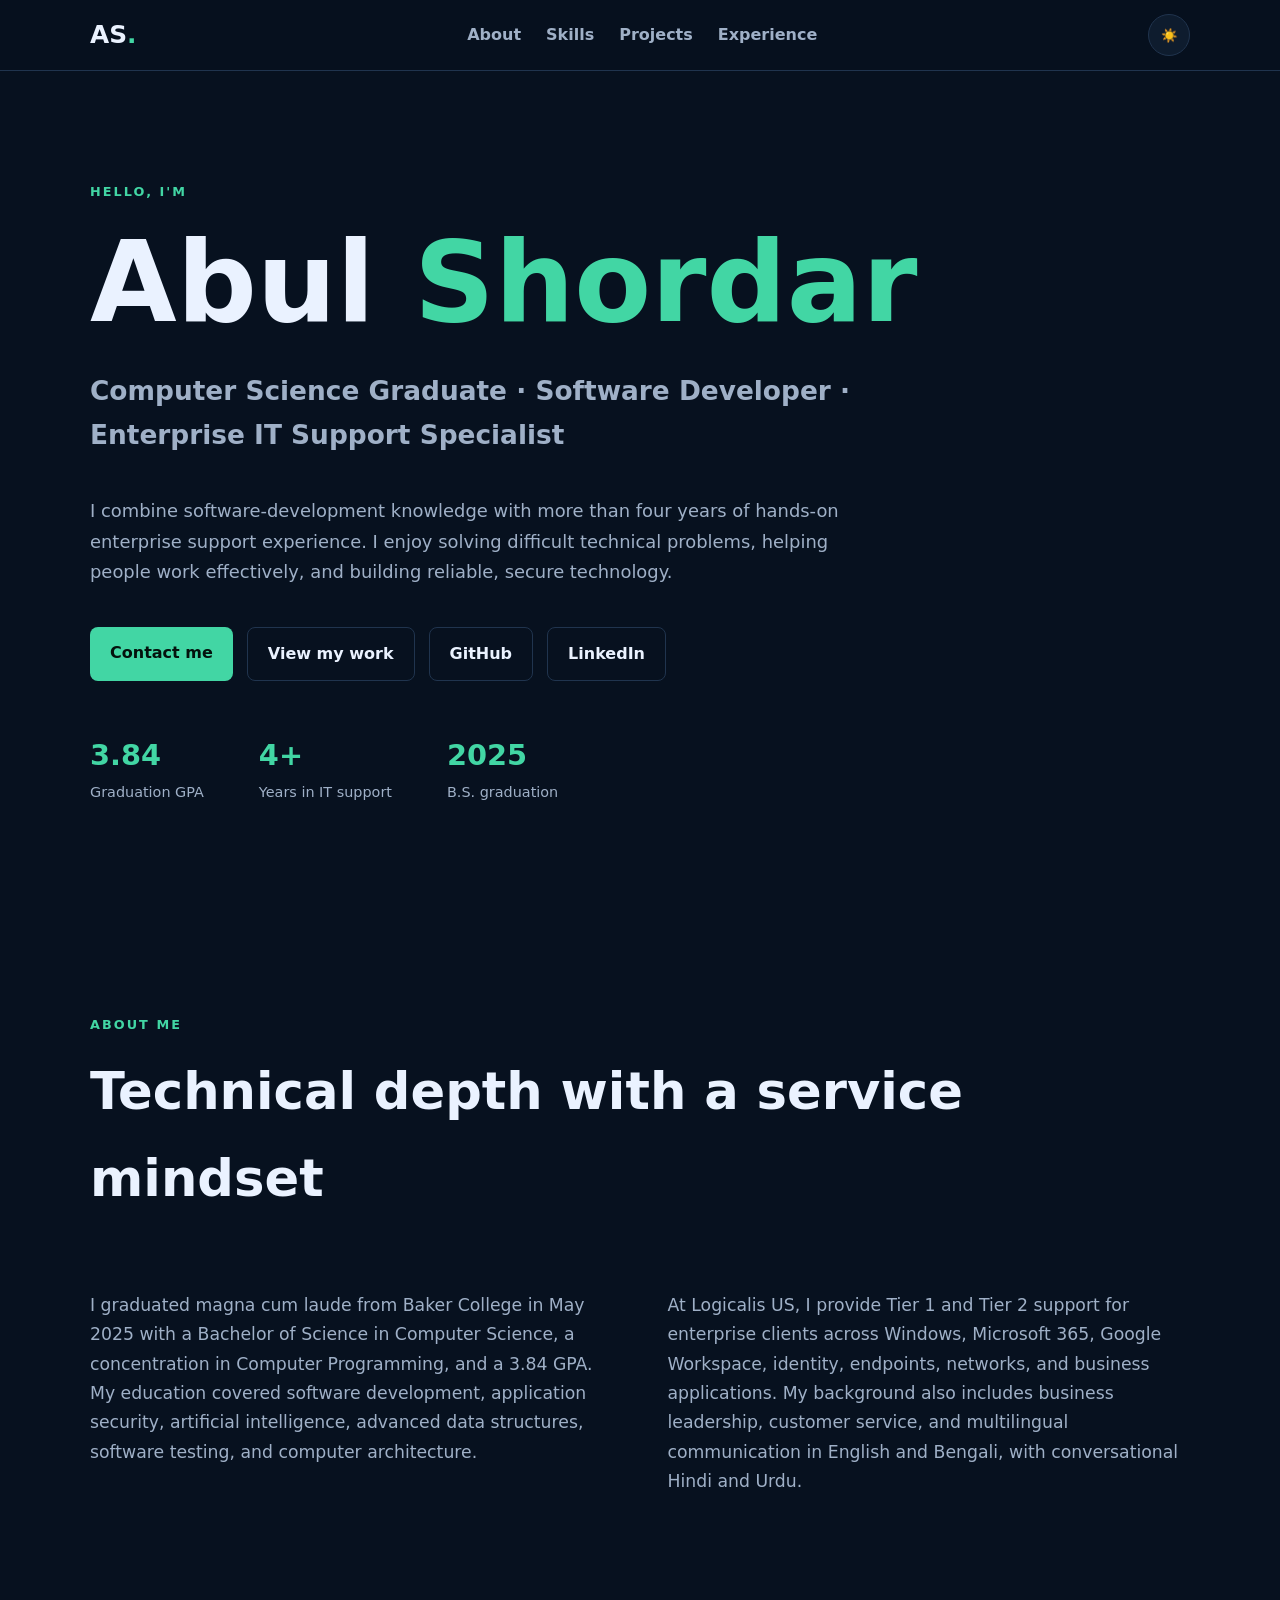
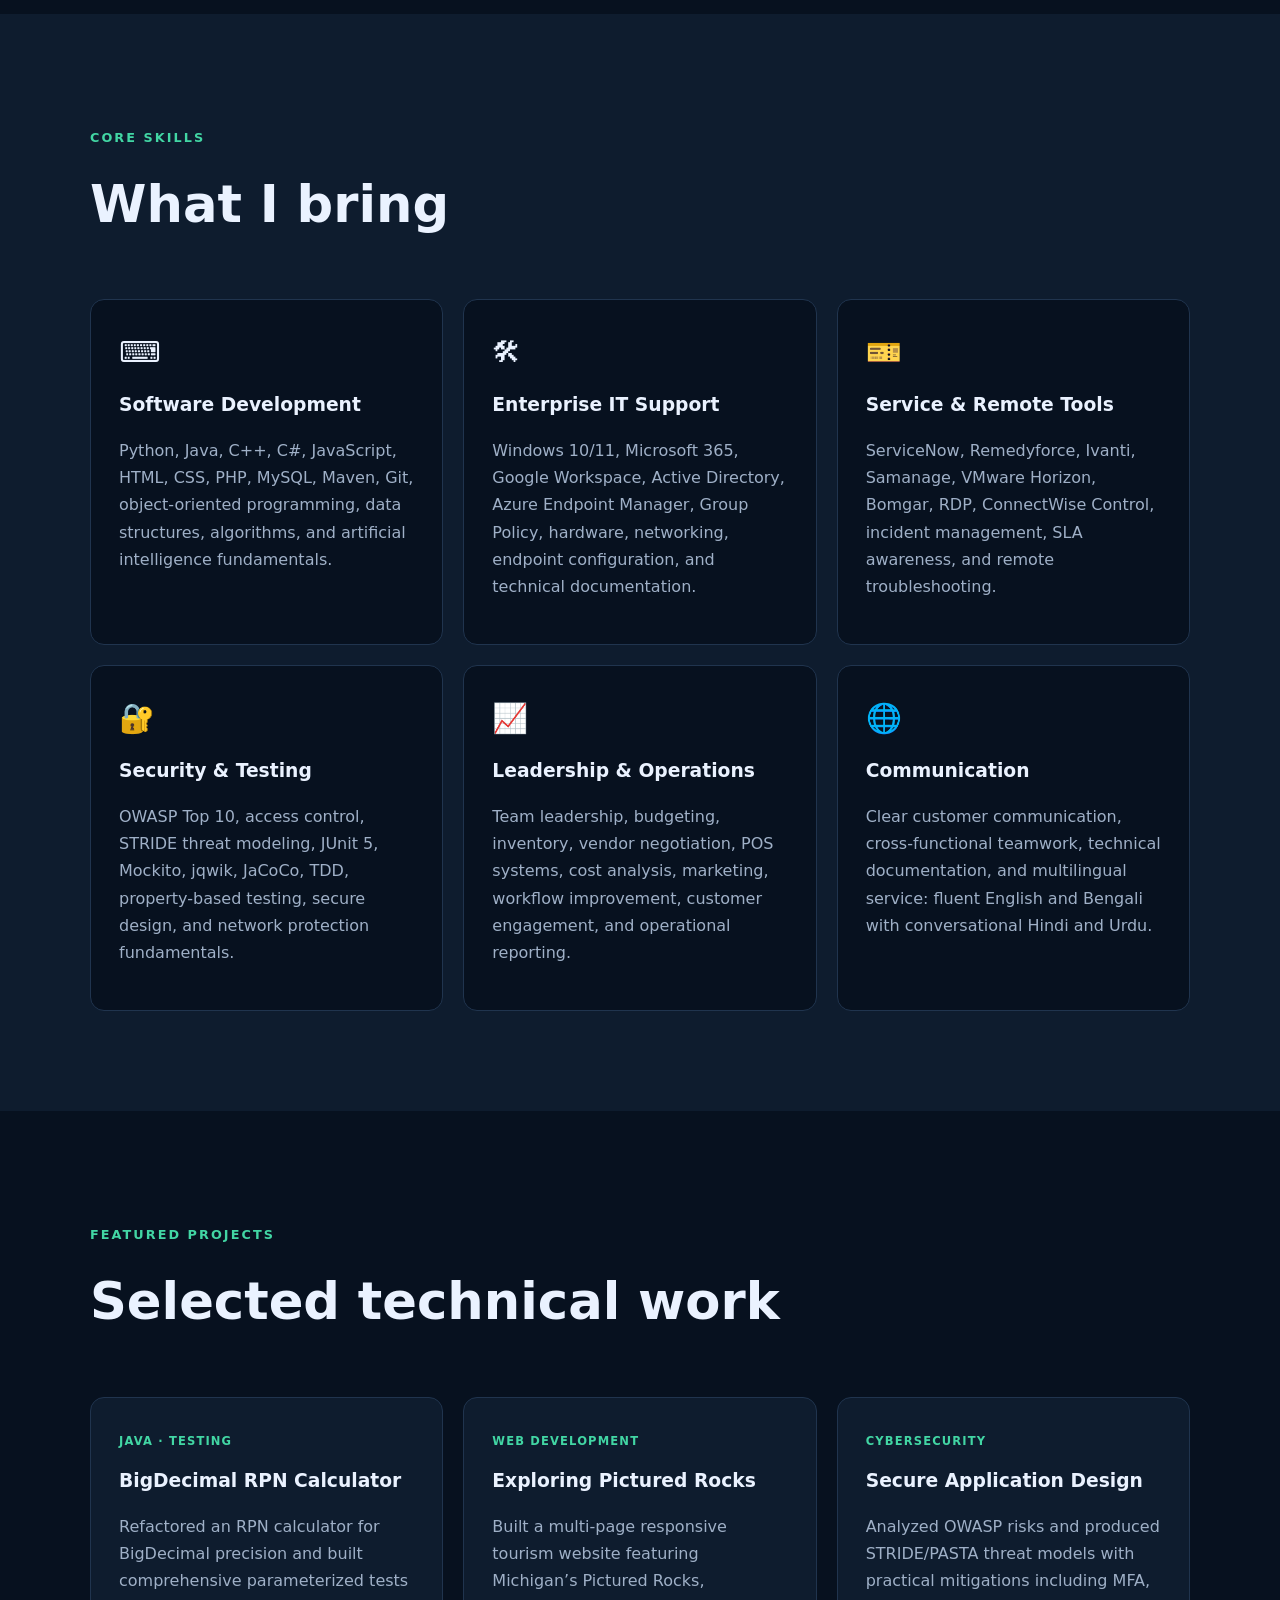
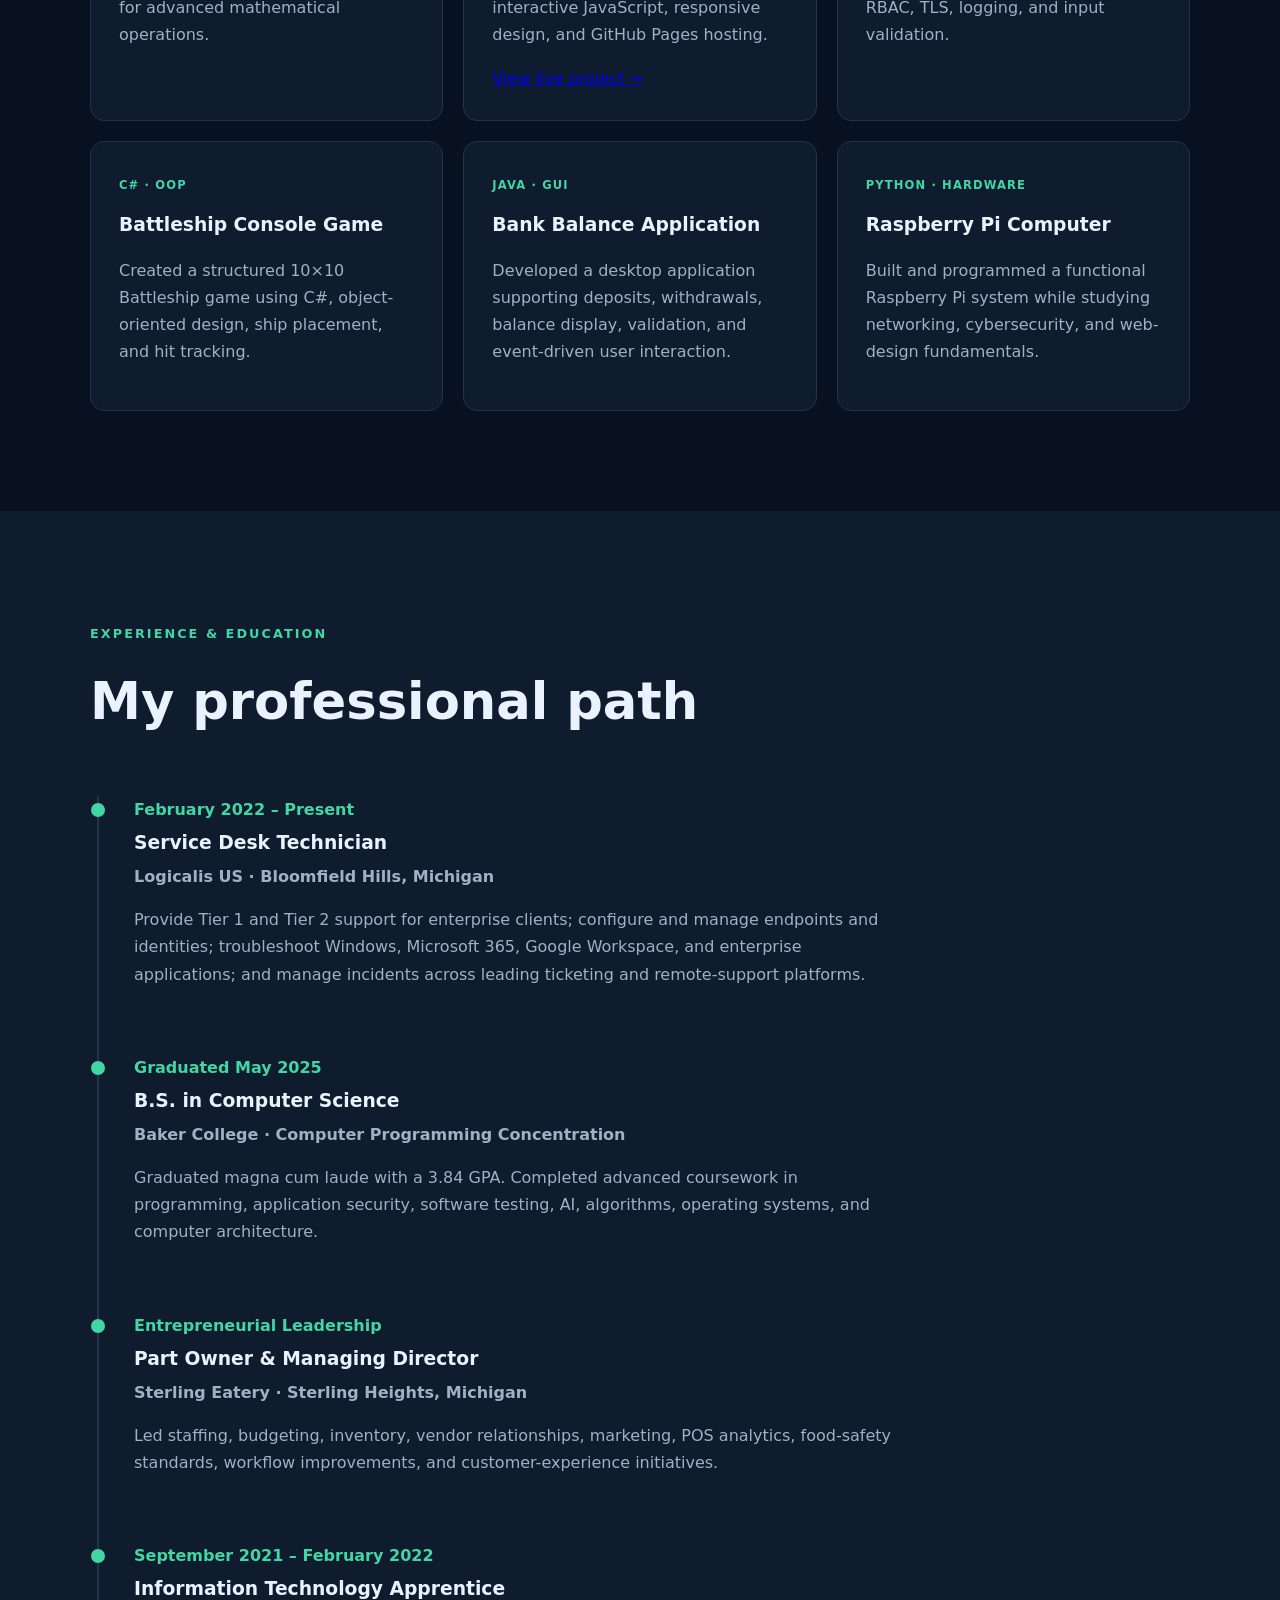
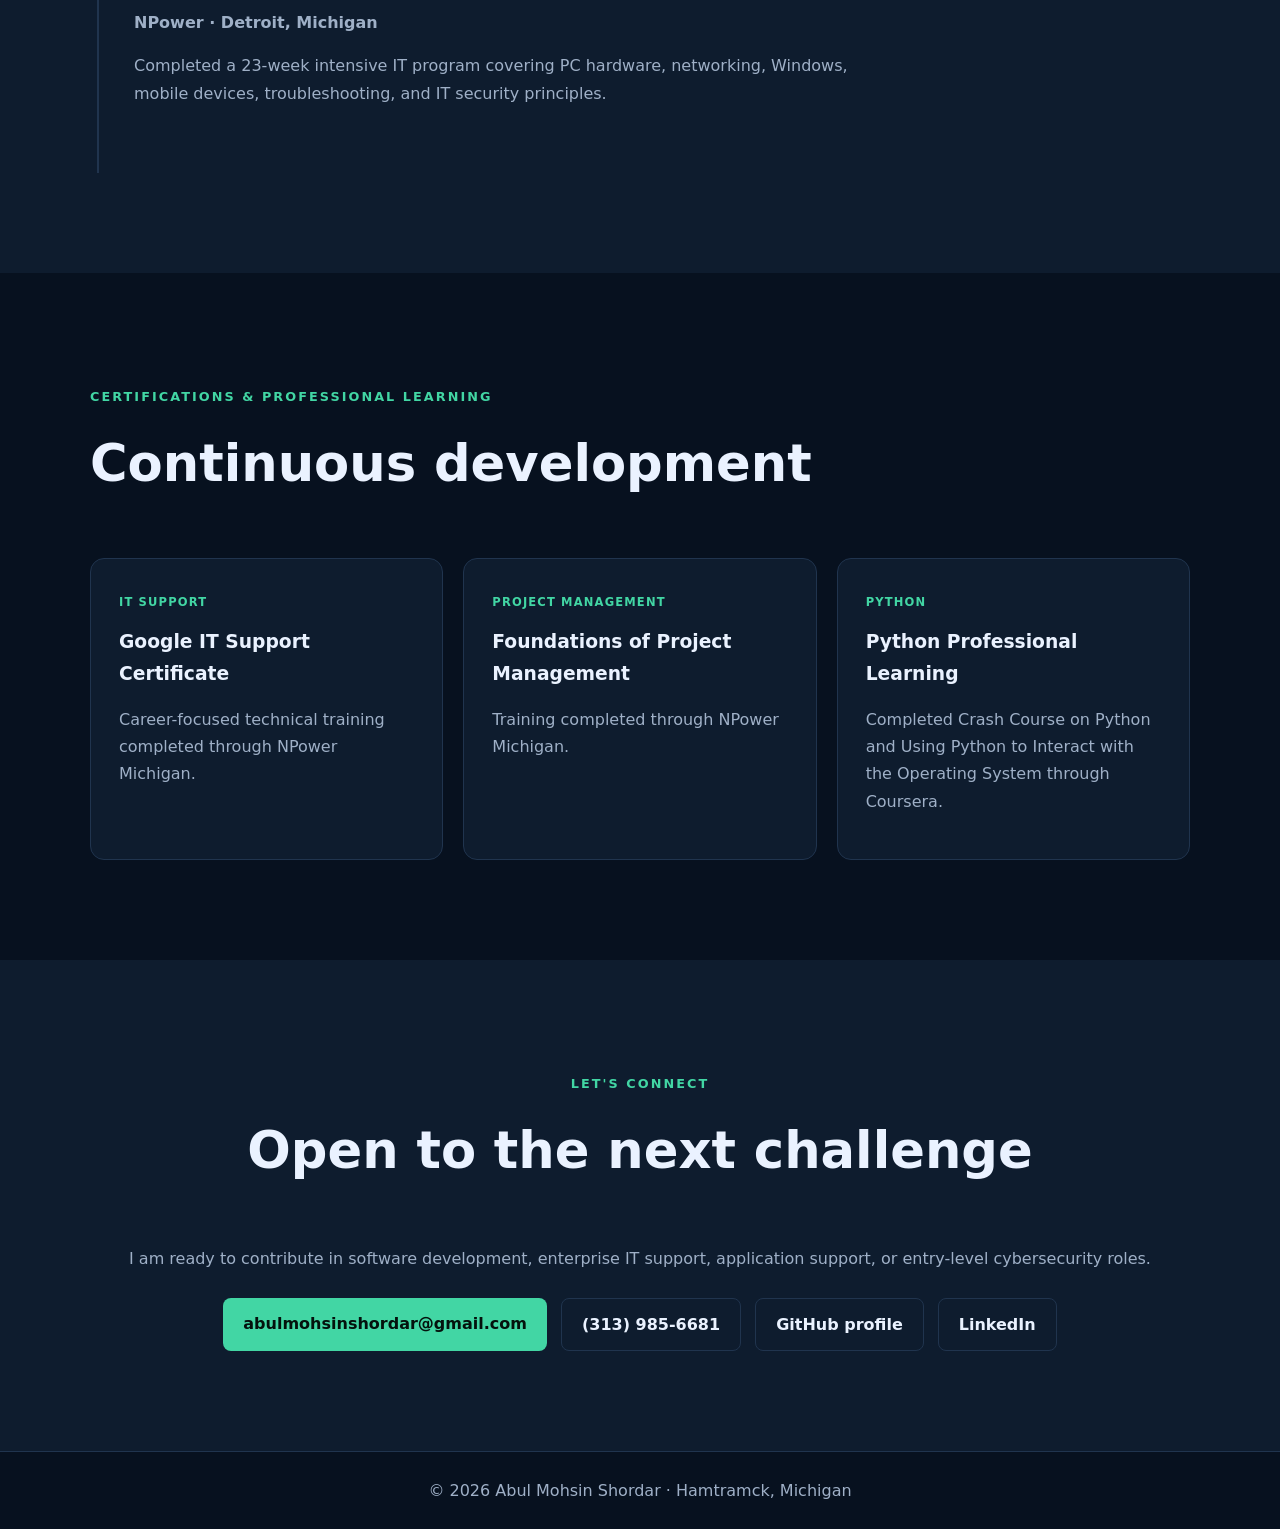
==== commit 0d0ed10a: "Link Pictured Rocks project from portfolio" ====
--- a/index.html
+++ b/index.html
@@ -27,7 +27,8 @@
       <div class="actions">
         <a class="button primary" href="mailto:abulmohsinshordar@gmail.com">Contact me</a>
         <a class="button secondary" href="#projects">View my work</a>
-        <a class="button secondary" href="https://github.com/shordarabul" target="_blank" rel="noopener">GitHub</a>\n        <a class="button secondary" href="https://www.linkedin.com/in/abul-shordar-88737013b/" target="_blank" rel="noopener">LinkedIn</a>
+        <a class="button secondary" href="https://github.com/shordarabul" target="_blank" rel="noopener">GitHub</a>
+        <a class="button secondary" href="https://www.linkedin.com/in/abul-shordar-88737013b/" target="_blank" rel="noopener">LinkedIn</a>
       </div>
       <div class="stats">
         <div><strong>3.84</strong><span>Graduation GPA</span></div>
@@ -63,7 +64,7 @@
       <p class="eyebrow">FEATURED PROJECTS</p><h2>Selected technical work</h2>
       <div class="projects">
         <article class="project"><span>JAVA · TESTING</span><h3>BigDecimal RPN Calculator</h3><p>Refactored an RPN calculator for BigDecimal precision and built comprehensive parameterized tests for advanced mathematical operations.</p></article>
-        <article class="project"><span>WEB DEVELOPMENT</span><h3>Exploring Pictured Rocks</h3><p>Built a multi-page responsive tourism website featuring Michigan's Pictured Rocks, interactive JavaScript, multimedia, forms, and cloud hosting.</p></article>
+        <article class="project"><span>WEB DEVELOPMENT</span><h3>Exploring Pictured Rocks</h3><p>Built a multi-page responsive tourism website featuring Michigan’s Pictured Rocks, interactive JavaScript, responsive design, and GitHub Pages hosting.</p><a class="project-link" href="projects/pictured-rocks/" aria-label="Open Exploring Pictured Rocks project">View live project →</a></article>
         <article class="project"><span>CYBERSECURITY</span><h3>Secure Application Design</h3><p>Analyzed OWASP risks and produced STRIDE/PASTA threat models with practical mitigations including MFA, RBAC, TLS, logging, and input validation.</p></article>
         <article class="project"><span>C# · OOP</span><h3>Battleship Console Game</h3><p>Created a structured 10×10 Battleship game using C#, object-oriented design, ship placement, and hit tracking.</p></article>
         <article class="project"><span>JAVA · GUI</span><h3>Bank Balance Application</h3><p>Developed a desktop application supporting deposits, withdrawals, balance display, validation, and event-driven user interaction.</p></article>
@@ -99,7 +100,8 @@
         <div class="actions" style="justify-content:center;margin-bottom:0">
           <a class="button primary" href="mailto:abulmohsinshordar@gmail.com">abulmohsinshordar@gmail.com</a>
           <a class="button secondary" href="tel:+13139856681">(313) 985-6681</a>
-          <a class="button secondary" href="https://github.com/shordarabul" target="_blank" rel="noopener">GitHub profile</a>\n          <a class="button secondary" href="https://www.linkedin.com/in/abul-shordar-88737013b/" target="_blank" rel="noopener">LinkedIn</a>
+          <a class="button secondary" href="https://github.com/shordarabul" target="_blank" rel="noopener">GitHub profile</a>
+          <a class="button secondary" href="https://www.linkedin.com/in/abul-shordar-88737013b/" target="_blank" rel="noopener">LinkedIn</a>
         </div>
       </div>
     </section>
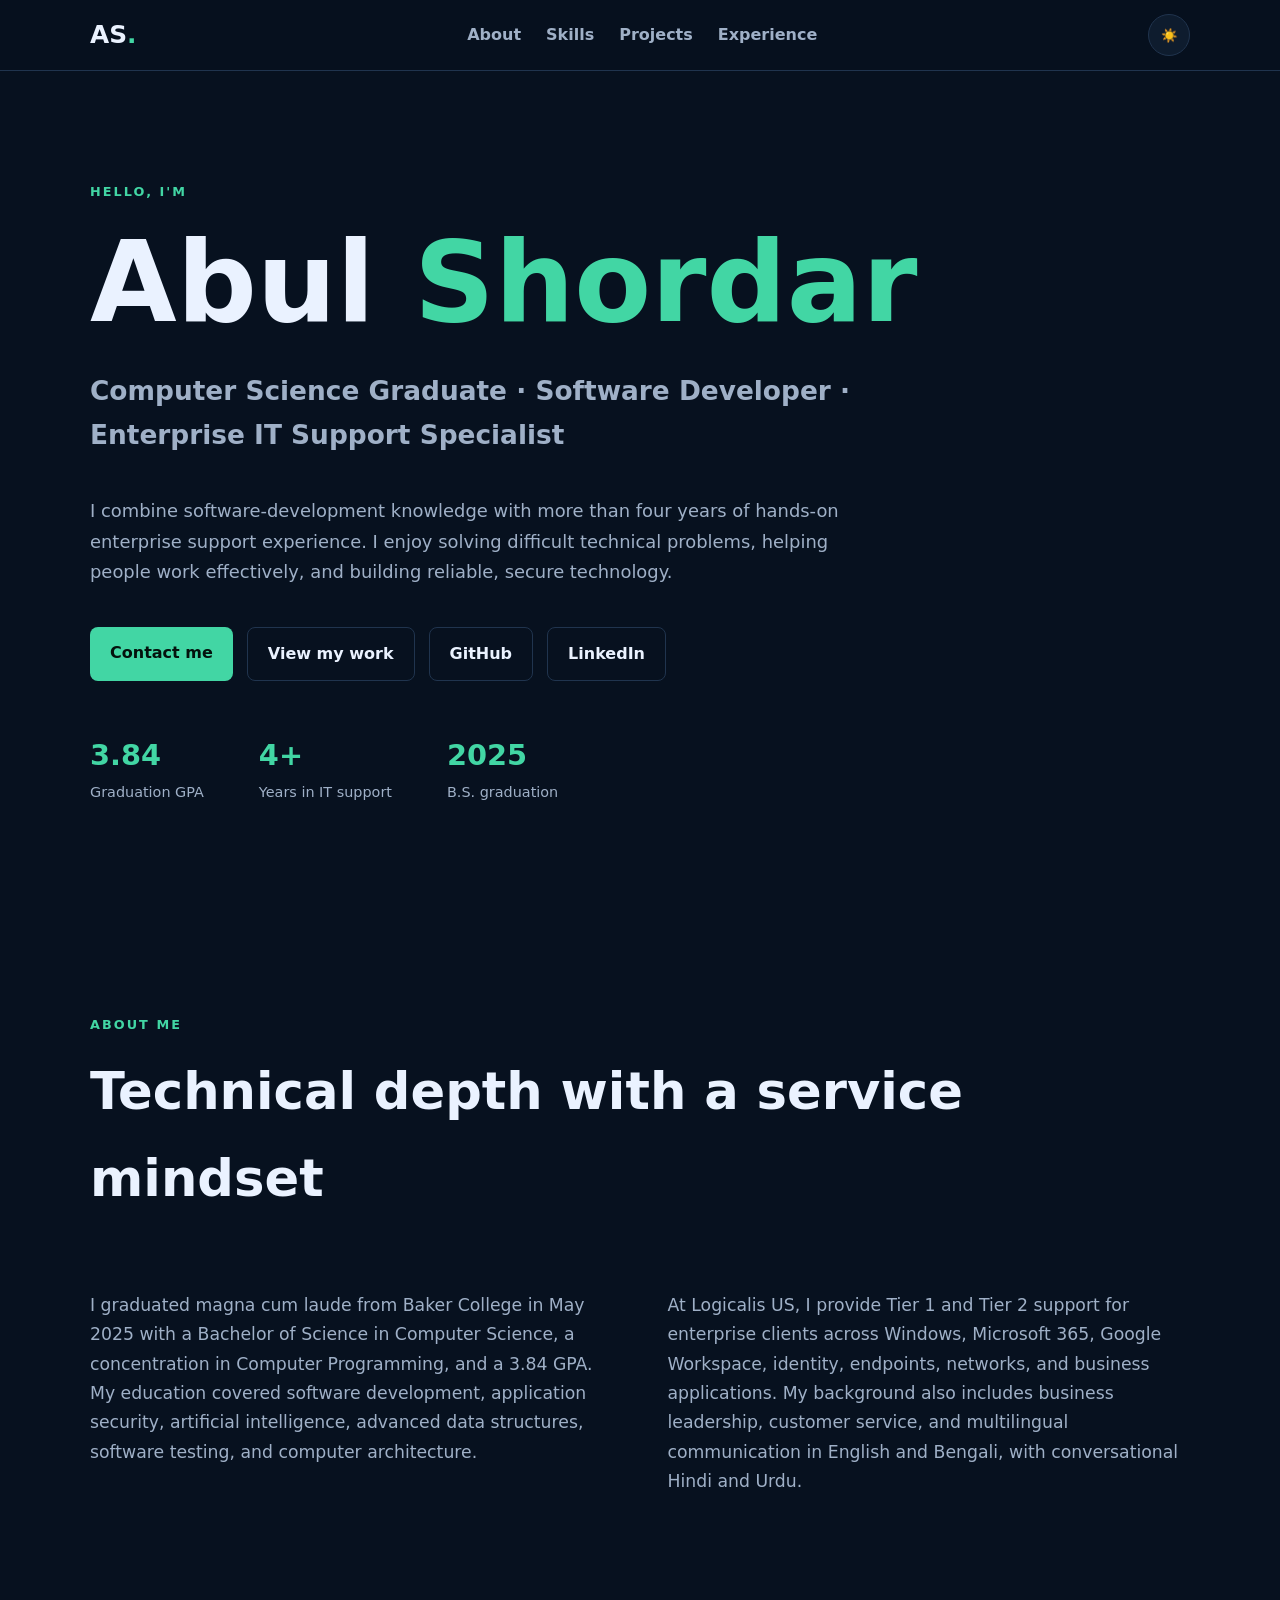
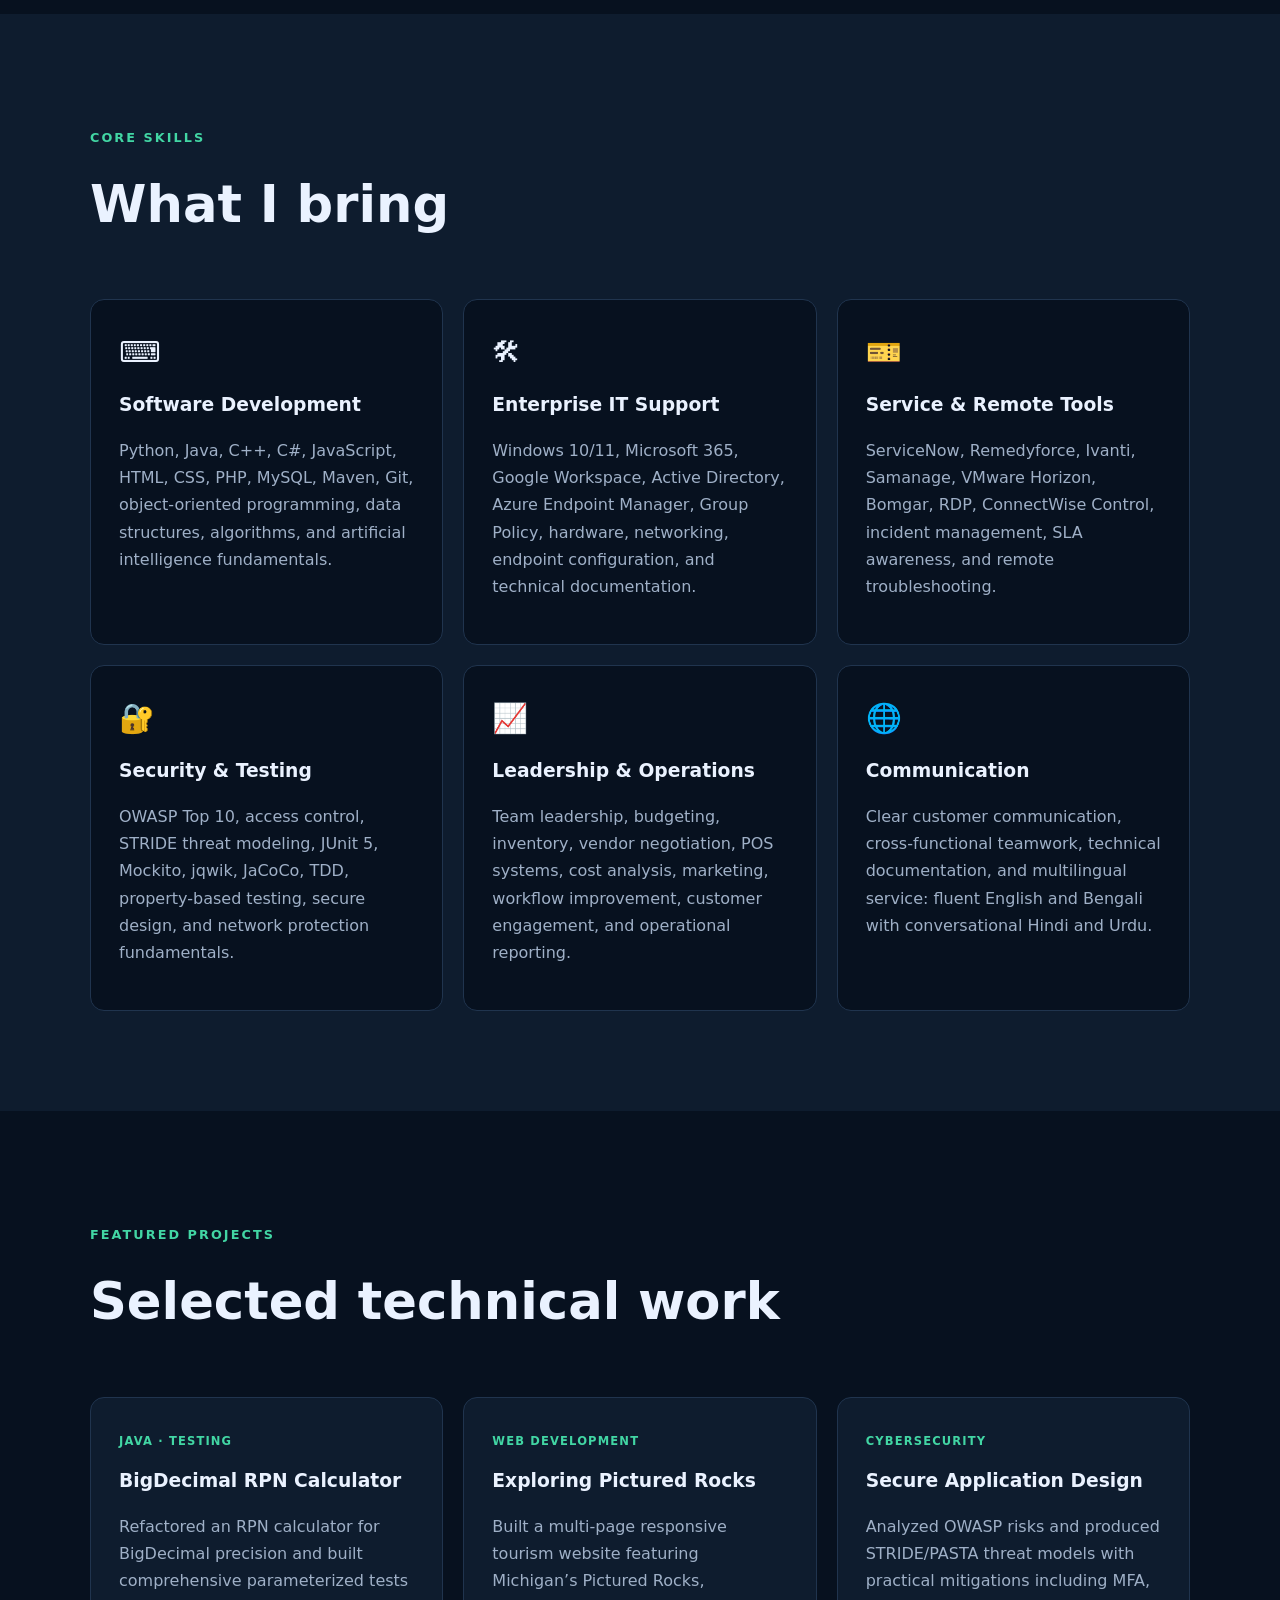
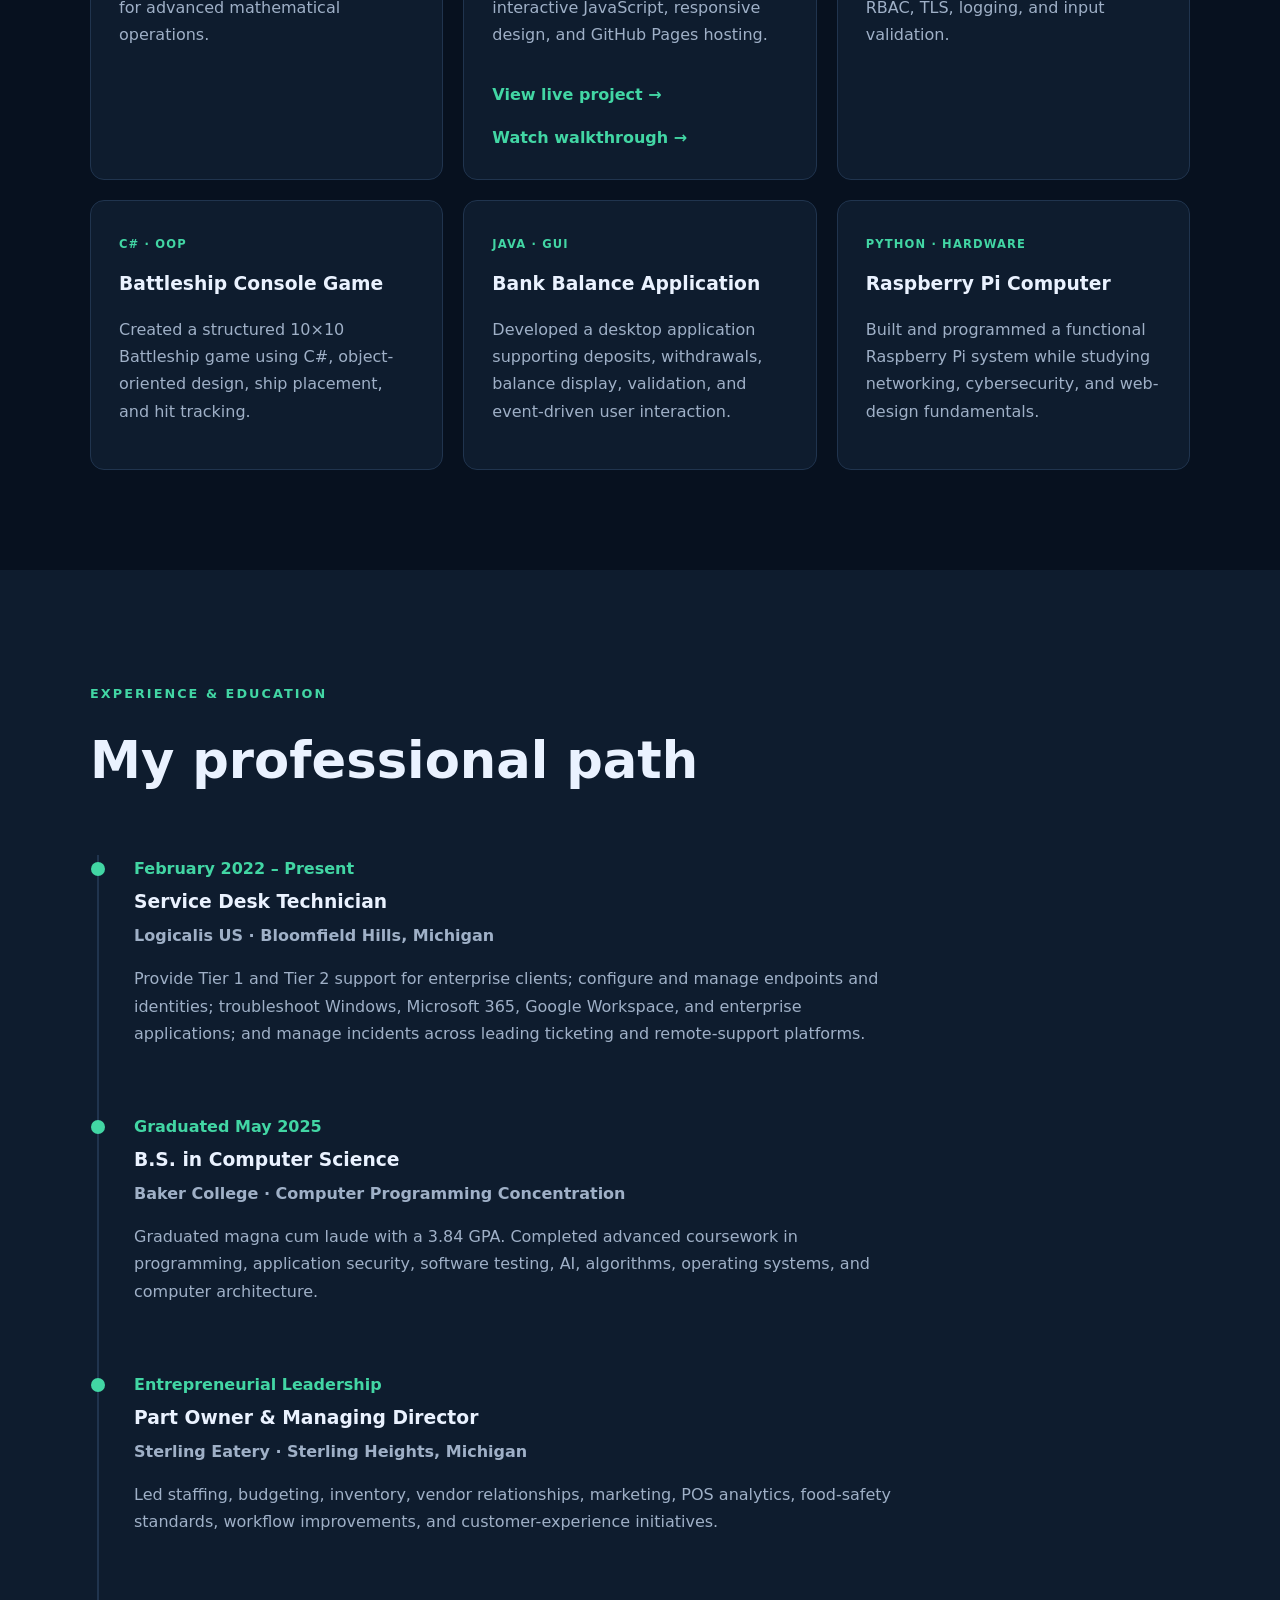
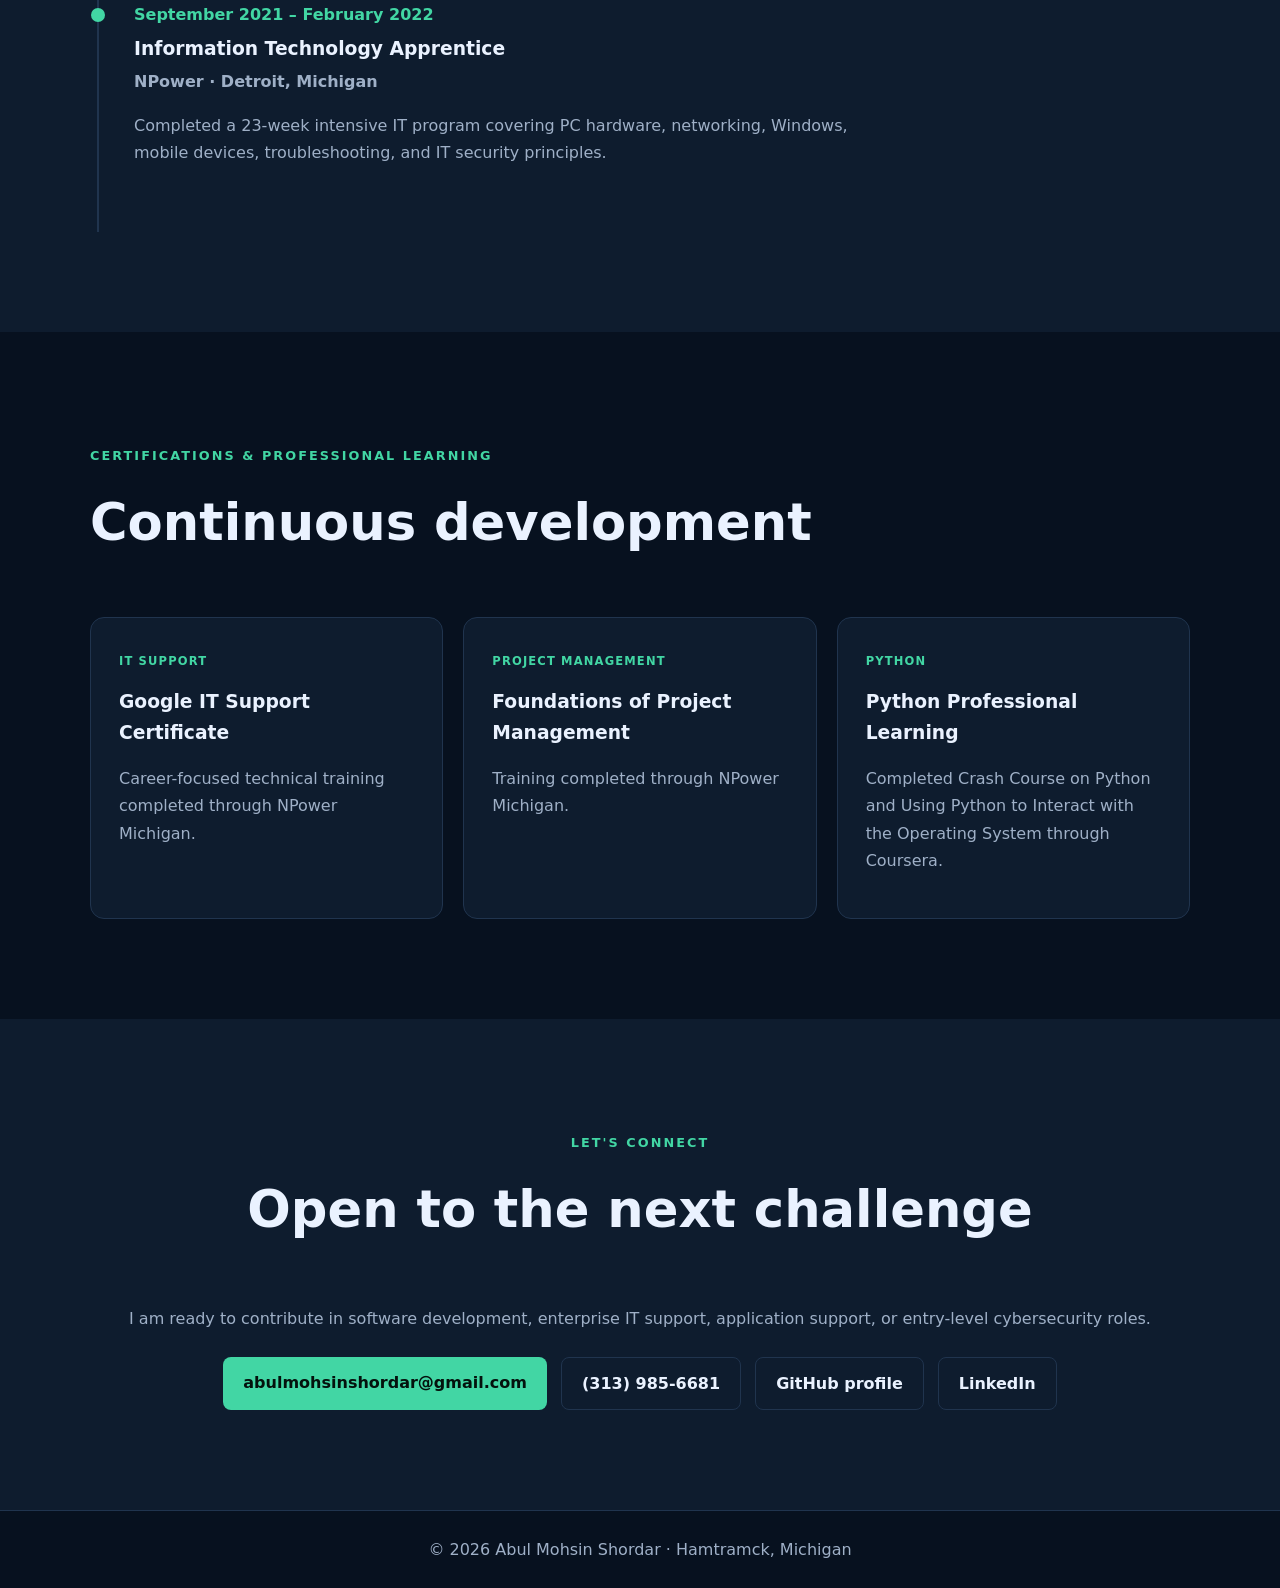
==== commit 86280e57: "Link Pictured Rocks walkthrough from portfolio" ====
--- a/index.html
+++ b/index.html
@@ -64,7 +64,7 @@
       <p class="eyebrow">FEATURED PROJECTS</p><h2>Selected technical work</h2>
       <div class="projects">
         <article class="project"><span>JAVA · TESTING</span><h3>BigDecimal RPN Calculator</h3><p>Refactored an RPN calculator for BigDecimal precision and built comprehensive parameterized tests for advanced mathematical operations.</p></article>
-        <article class="project"><span>WEB DEVELOPMENT</span><h3>Exploring Pictured Rocks</h3><p>Built a multi-page responsive tourism website featuring Michigan’s Pictured Rocks, interactive JavaScript, responsive design, and GitHub Pages hosting.</p><a class="project-link" href="projects/pictured-rocks/" aria-label="Open Exploring Pictured Rocks project">View live project →</a></article>
+        <article class="project"><span>WEB DEVELOPMENT</span><h3>Exploring Pictured Rocks</h3><p>Built a multi-page responsive tourism website featuring Michigan’s Pictured Rocks, interactive JavaScript, responsive design, and GitHub Pages hosting.</p><a class="project-link" href="projects/pictured-rocks/" aria-label="Open Exploring Pictured Rocks project">View live project →</a><br><a class="project-link" href="https://youtu.be/FB2uM61rcrM" target="_blank" rel="noopener" aria-label="Watch Exploring Pictured Rocks walkthrough on YouTube">Watch walkthrough →</a></article>
         <article class="project"><span>CYBERSECURITY</span><h3>Secure Application Design</h3><p>Analyzed OWASP risks and produced STRIDE/PASTA threat models with practical mitigations including MFA, RBAC, TLS, logging, and input validation.</p></article>
         <article class="project"><span>C# · OOP</span><h3>Battleship Console Game</h3><p>Created a structured 10×10 Battleship game using C#, object-oriented design, ship placement, and hit tracking.</p></article>
         <article class="project"><span>JAVA · GUI</span><h3>Bank Balance Application</h3><p>Developed a desktop application supporting deposits, withdrawals, balance display, validation, and event-driven user interaction.</p></article>
--- a/style.css
+++ b/style.css
@@ -1 +1,13 @@
-:root{--bg:#07111f;--panel:#0e1c2e;--text:#eaf2ff;--muted:#9fb0c7;--accent:#42d6a4;--line:#20344e;--shadow:0 18px 50px #0005}html[data-theme="light"]{--bg:#f7fafc;--panel:#fff;--text:#102036;--muted:#53657c;--accent:#087f5b;--line:#dbe5ef;--shadow:0 18px 50px #18315316}*{box-sizing:border-box}html{scroll-behavior:smooth}body{margin:0;background:var(--bg);color:var(--text);font:16px/1.7 Inter,system-ui,-apple-system,Segoe UI,sans-serif}.container{width:min(1100px,90%);margin:auto}.nav-wrap{position:sticky;top:0;z-index:10;background:color-mix(in srgb,var(--bg) 88%,transparent);backdrop-filter:blur(14px);border-bottom:1px solid var(--line)}.nav{height:70px;display:flex;align-items:center;justify-content:space-between}.logo{font-size:1.55rem;font-weight:900;color:var(--text);text-decoration:none}.logo span,.hero h1 span{color:var(--accent)}.nav-links{display:flex;gap:25px}.nav-links a{color:var(--muted);text-decoration:none;font-weight:600}.nav-links a:hover{color:var(--accent)}#theme-toggle{border:1px solid var(--line);background:var(--panel);border-radius:50%;width:42px;height:42px;cursor:pointer}.hero{min-height:calc(100vh - 70px);display:flex;flex-direction:column;justify-content:center;padding:80px 0}.eyebrow{color:var(--accent);font-size:.8rem;font-weight:900;letter-spacing:.16em}.hero h1{font-size:clamp(3.4rem,9vw,7rem);line-height:.95;margin:.12em 0}.hero h2{font-size:clamp(1.15rem,3vw,1.65rem);max-width:850px;margin:20px 0;color:var(--muted)}.lead{max-width:770px;font-size:1.12rem;color:var(--muted)}.actions{display:flex;gap:14px;margin:22px 0 50px;flex-wrap:wrap}.button{display:inline-block;padding:12px 20px;border-radius:8px;text-decoration:none;font-weight:800}.primary{background:var(--accent);color:#04120d}.secondary{border:1px solid var(--line);color:var(--text)}.stats{display:flex;gap:55px}.stats div{display:flex;flex-direction:column}.stats strong{font-size:1.8rem;color:var(--accent)}.stats span{color:var(--muted);font-size:.9rem}.section{padding:100px 0}.section h2{font-size:clamp(2rem,5vw,3.2rem);margin:.1em 0 1em}.alt{background:var(--panel)}.two-col{display:grid;grid-template-columns:1fr 1fr;gap:55px;color:var(--muted);font-size:1.08rem}.cards,.projects{display:grid;grid-template-columns:repeat(3,1fr);gap:20px}.card,.project{border:1px solid var(--line);border-radius:14px;padding:28px;background:var(--bg);transition:.2s}.card:hover,.project:hover{transform:translateY(-5px);box-shadow:var(--shadow);border-color:var(--accent)}.card .icon{font-size:1.8rem}.card h3,.project h3{margin:12px 0}.card p,.project p{color:var(--muted)}.project{background:var(--panel)}.project span{color:var(--accent);font-size:.72rem;font-weight:900;letter-spacing:.1em}.timeline{border-left:2px solid var(--line);margin-left:7px}.timeline article{position:relative;padding:0 0 50px 35px;max-width:800px}.timeline .dot{position:absolute;left:-8px;top:7px;width:14px;height:14px;border-radius:50%;background:var(--accent)}.timeline .date{color:var(--accent);font-weight:800;margin:0}.timeline h3{margin:4px 0}.timeline h4{color:var(--muted);margin:0}.timeline article>p:last-child{color:var(--muted)}.contact{text-align:center}.contact p:not(.eyebrow){color:var(--muted);margin-bottom:25px}footer{border-top:1px solid var(--line);padding:25px 0;color:var(--muted);text-align:center}@media(max-width:800px){.nav-links{display:none}.cards,.projects{grid-template-columns:1fr}.two-col{grid-template-columns:1fr;gap:10px}.stats{gap:20px;justify-content:space-between}.stats span{font-size:.75rem}.section{padding:70px 0}}+:root{--bg:#07111f;--panel:#0e1c2e;--text:#eaf2ff;--muted:#9fb0c7;--accent:#42d6a4;--line:#20344e;--shadow:0 18px 50px #0005}html[data-theme="light"]{--bg:#f7fafc;--panel:#fff;--text:#102036;--muted:#53657c;--accent:#087f5b;--line:#dbe5ef;--shadow:0 18px 50px #18315316}*{box-sizing:border-box}html{scroll-behavior:smooth}body{margin:0;background:var(--bg);color:var(--text);font:16px/1.7 Inter,system-ui,-apple-system,Segoe UI,sans-serif}.container{width:min(1100px,90%);margin:auto}.nav-wrap{position:sticky;top:0;z-index:10;background:color-mix(in srgb,var(--bg) 88%,transparent);backdrop-filter:blur(14px);border-bottom:1px solid var(--line)}.nav{height:70px;display:flex;align-items:center;justify-content:space-between}.logo{font-size:1.55rem;font-weight:900;color:var(--text);text-decoration:none}.logo span,.hero h1 span{color:var(--accent)}.nav-links{display:flex;gap:25px}.nav-links a{color:var(--muted);text-decoration:none;font-weight:600}.nav-links a:hover{color:var(--accent)}#theme-toggle{border:1px solid var(--line);background:var(--panel);border-radius:50%;width:42px;height:42px;cursor:pointer}.hero{min-height:calc(100vh - 70px);display:flex;flex-direction:column;justify-content:center;padding:80px 0}.eyebrow{color:var(--accent);font-size:.8rem;font-weight:900;letter-spacing:.16em}.hero h1{font-size:clamp(3.4rem,9vw,7rem);line-height:.95;margin:.12em 0}.hero h2{font-size:clamp(1.15rem,3vw,1.65rem);max-width:850px;margin:20px 0;color:var(--muted)}.lead{max-width:770px;font-size:1.12rem;color:var(--muted)}.actions{display:flex;gap:14px;margin:22px 0 50px;flex-wrap:wrap}.button{display:inline-block;padding:12px 20px;border-radius:8px;text-decoration:none;font-weight:800}.primary{background:var(--accent);color:#04120d}.secondary{border:1px solid var(--line);color:var(--text)}.stats{display:flex;gap:55px}.stats div{display:flex;flex-direction:column}.stats strong{font-size:1.8rem;color:var(--accent)}.stats span{color:var(--muted);font-size:.9rem}.section{padding:100px 0}.section h2{font-size:clamp(2rem,5vw,3.2rem);margin:.1em 0 1em}.alt{background:var(--panel)}.two-col{display:grid;grid-template-columns:1fr 1fr;gap:55px;color:var(--muted);font-size:1.08rem}.cards,.projects{display:grid;grid-template-columns:repeat(3,1fr);gap:20px}.card,.project{border:1px solid var(--line);border-radius:14px;padding:28px;background:var(--bg);transition:.2s}.card:hover,.project:hover{transform:translateY(-5px);box-shadow:var(--shadow);border-color:var(--accent)}.card .icon{font-size:1.8rem}.card h3,.project h3{margin:12px 0}.card p,.project p{color:var(--muted)}.project{background:var(--panel)}.project span{color:var(--accent);font-size:.72rem;font-weight:900;letter-spacing:.1em}.timeline{border-left:2px solid var(--line);margin-left:7px}.timeline article{position:relative;padding:0 0 50px 35px;max-width:800px}.timeline .dot{position:absolute;left:-8px;top:7px;width:14px;height:14px;border-radius:50%;background:var(--accent)}.timeline .date{color:var(--accent);font-weight:800;margin:0}.timeline h3{margin:4px 0}.timeline h4{color:var(--muted);margin:0}.timeline article>p:last-child{color:var(--muted)}.contact{text-align:center}.contact p:not(.eyebrow){color:var(--muted);margin-bottom:25px}footer{border-top:1px solid var(--line);padding:25px 0;color:var(--muted);text-align:center}@media(max-width:800px){.nav-links{display:none}.cards,.projects{grid-template-columns:1fr}.two-col{grid-template-columns:1fr;gap:10px}.stats{gap:20px;justify-content:space-between}.stats span{font-size:.75rem}.section{padding:70px 0}}
+
+.project-link {
+  display: inline-block;
+  margin-top: 1rem;
+  color: var(--accent);
+  font-weight: 700;
+  text-decoration: none;
+}
+.project-link:hover,
+.project-link:focus-visible {
+  text-decoration: underline;
+}
